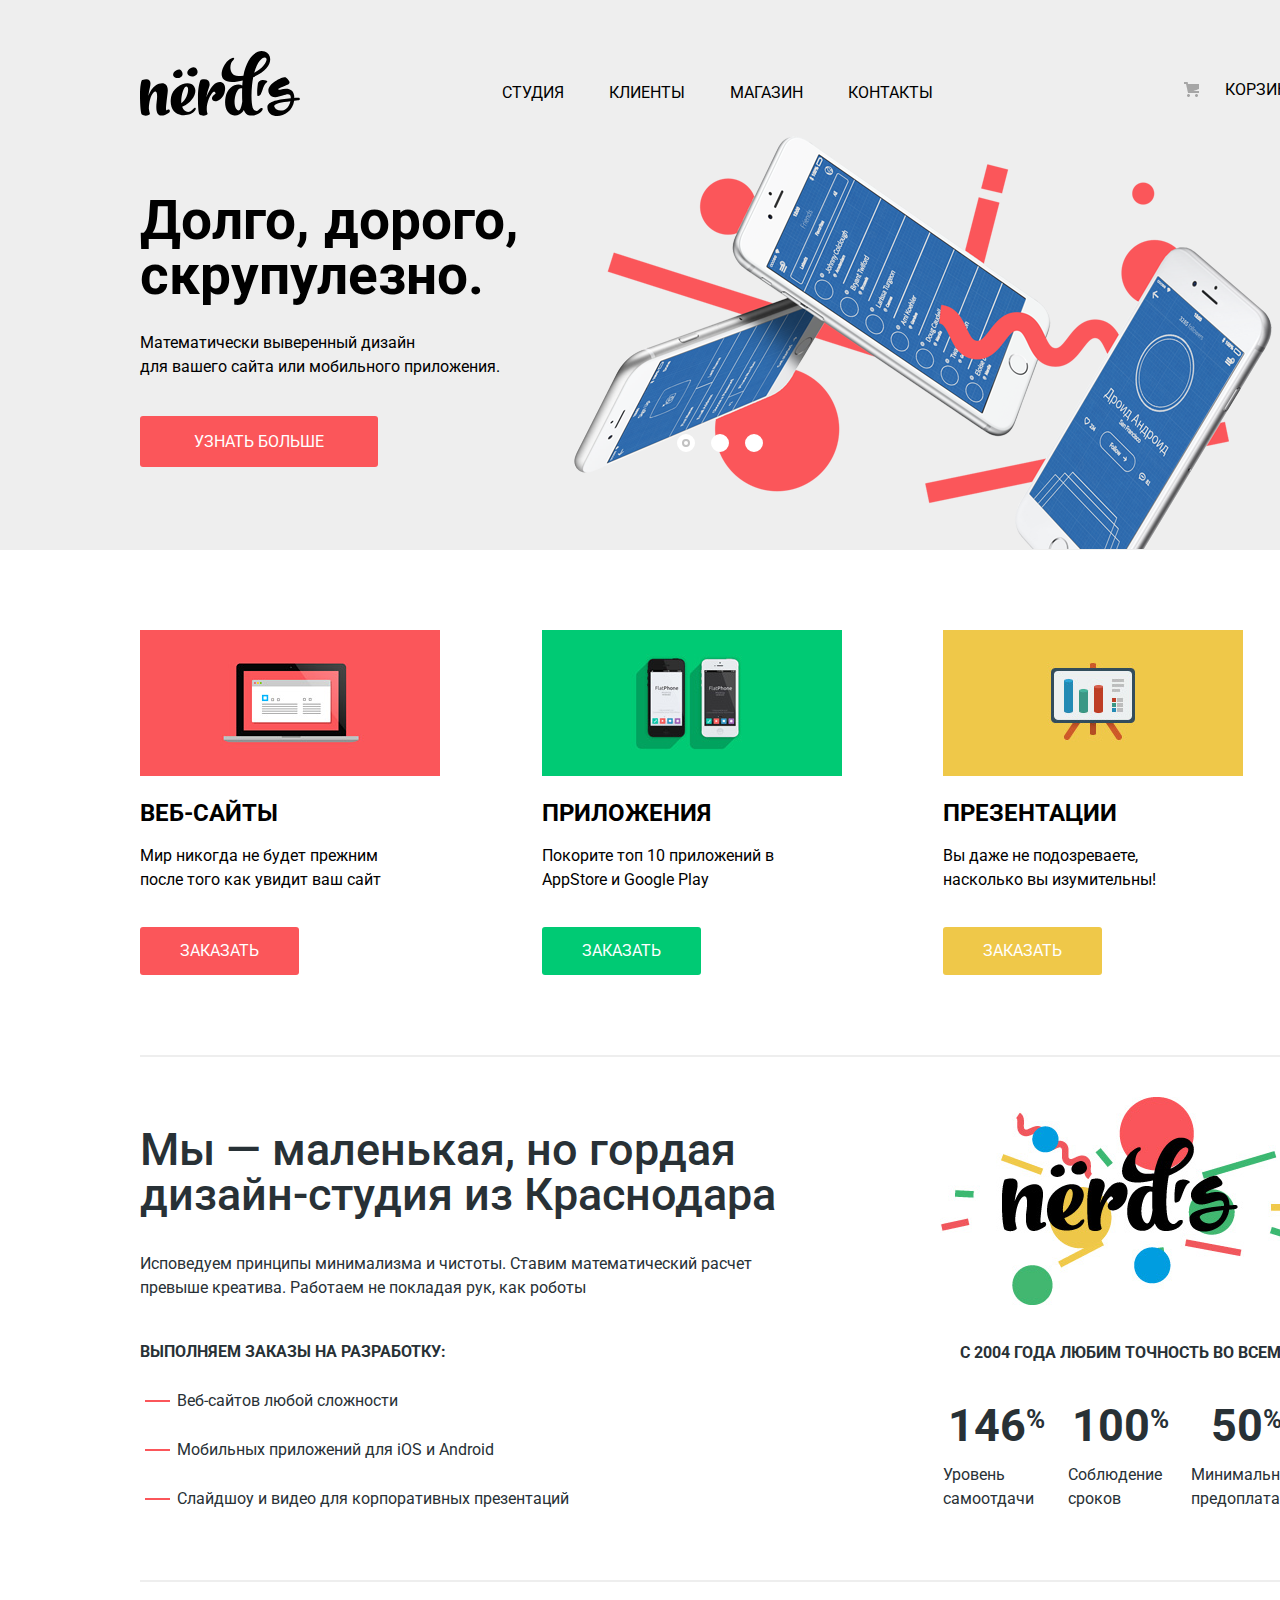
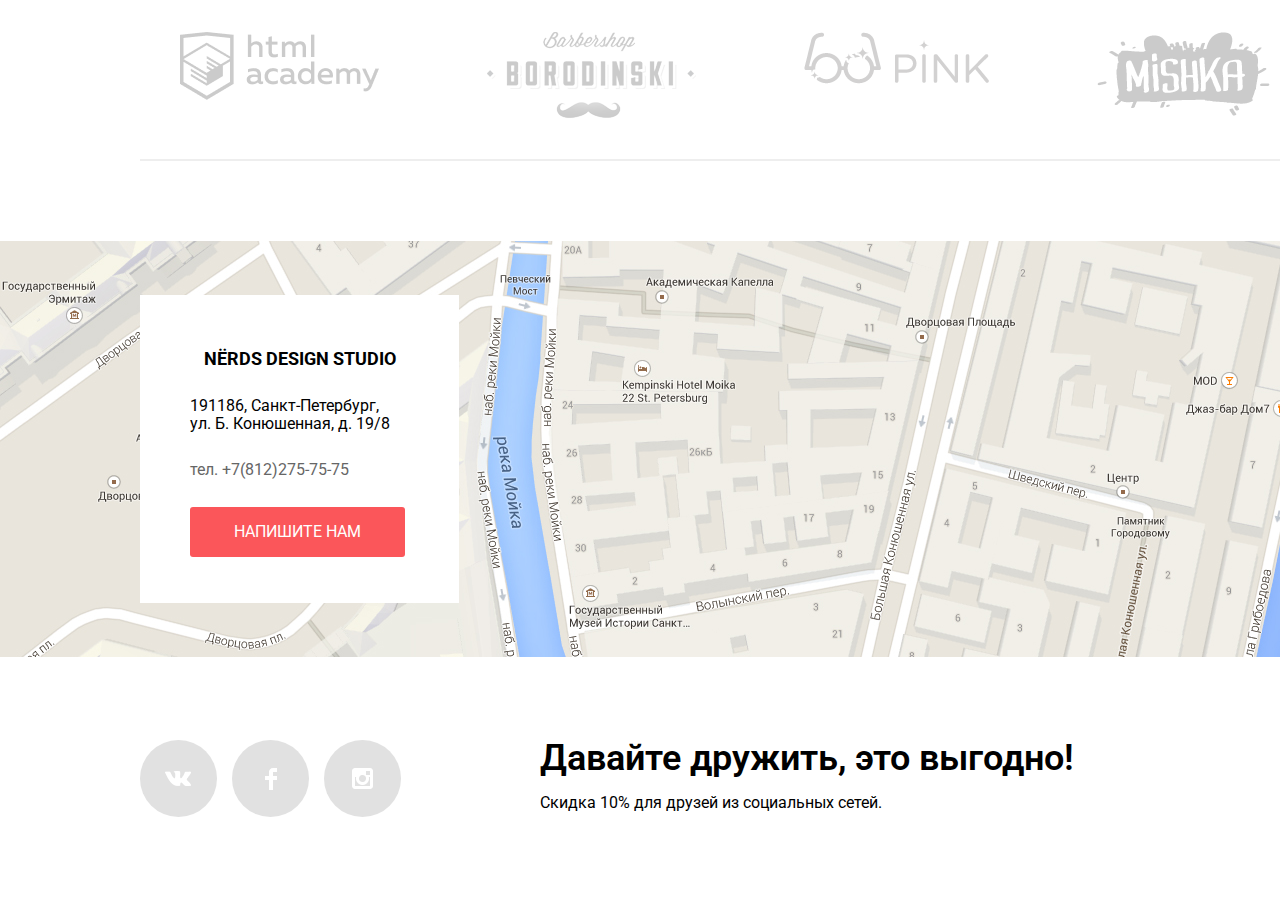
==== index.html @ ddaad533 "Скрипт" ====
<!DOCTYPE html>
<html class="page" lang="ru">
  <head>
    <meta charset="utf-8">
    <title>Дизайн-студия Нердз из Краснодара</title>
    <link href="https://fonts.googleapis.com/css2?family=Roboto:wght@400;500;700&display=swap" rel="stylesheet">
    <link href="normalize.css" rel="stylesheet">
    <link rel="stylesheet" href="css/style.css">
  </head>
  <body class="page-body">
    <header class="main-hedder">
      <div class="container">
        <nav class="main-navigations">
          <a class="main-hedder-logo">
            <img src="img/nerds-logo.svg" width="160" height="65" alt="Логотип дизайн-студии Нердз">
          </a>
          <ul class="site-navigation">
            <li><a href="">Студия</a></li>
            <li><a href="">Клиенты</a></li>
            <li><a href="catalog.html">Магазин</a></li>
            <li><a href="">Контакты</a></li>
          </ul>
          <div class="user-navigation">
            <a class="basket-link" href="">Корзина</a>
          </div>
        </nav>
      </div>
    </header>
    <main>
      <h1 class="visually-hidden">Дизайн - студия Нердз</h1>
      <section class="slider">
        <h2 class="visually-hidden">Слайдер Преимущества</h2>
        <div class="container">
          <input type="radio" class="slider-input" id="btn-1" name="toggel" checked>
          <input type="radio" class="slider-input" id="btn-2" name="toggel">
          <input type="radio" class="slider-input" id="btn-3" name="toggel">
            <div class="slider-dots-wrp">
             <label class="slider-dot" for="btn-1"></label>
             <label class="slider-dot" for="btn-2"></label>
             <label class="slider-dot" for="btn-3"></label>
            </div>
            <ul class="slider-list">
              <li class="slaider-item">
                  <h3>Долго, дорого, <br>
                     скрупулезно.</h3>
                  <p>Математически выверенный дизайн <br>
                    для вашего сайта или мобильного приложения.</p>
                    <div class="slide-wrapper-1"></div>
                <a class="button button-slaider" href="">Узнать больше</a>
              </li>
              <li class="slaider-item slide">
                <span>Любим математику как никто другой</span>
                <p>Никакого креатива, только математические формулы для расчета идеальных пропорций</p>
                <div class="slide-wrapper-2"></div>
                <a class="button-slaider" href="">Узнать больше</a>
              </li>
              <li class="slaider-item slide">
                <span>Только ночь, только хардкор</span>
                <p>Работать днем, как все? Мы против этого. Ближе к полуночи работа только начинается.</p>
                <div class="slide-wrapper-3"></div>
                <a class="button-slaider" href="">Узнать больше</a>
              </li>
            </ul>
            </div>
      </section>
      <div class="container">
      <section class="projects">
        <h2 class="visually-hidden">Проекты</h2>
          <ul class="projects-list">
            <li class="projects-item">
              <img src="img/illustration-1-1.png" width="300" height="146" alt="Веб-сайты">
              <h3>Веб-сайты</h3>
              <p>Мир никогда не будет прежним <br> после того как увидит ваш сайт</p>
              <div class="Button-navigation">
              <a href="" class="Button">Заказать</a>
              </div>
            </li>
            <li class="projects-item">
              <img src="img/illustration-2-1.png" width="300" height="146" alt="Приложения">
              <h3>Приложения</h3>
              <p>Покорите топ 10 приложений в <br> AppStore и Google Play</p>
              <div class="Button-green-navigation">
              <a href="" class="Button Button-green">Заказать</a>
              </div>
            </li>
            <li class="projects-item">
              <img src="img/illustration-3-1.png" width="300" height="146" alt="Презентации">
              <h3>Презентации</h3>
              <p>Вы даже не подозреваете, <br> насколько вы изумительны!</p>
              <div class="Button-yellow-navigation">
              <a href="" class="Button Button-yellow">Заказать</a>
              </div>
          </ul>
      </section>
      </div>
      <div class="container">
        <section class="about-nerdz">
          <h2 class="visually-hidden">О дизайн-студии Нердз</h2>
            <div class="about-nerdz-left">
              <span>Мы — маленькая, но гордая <br>
                дизайн-студия из Краснодара</span>
              <p>Исповедуем принципы минимализма и чистоты. Ставим математический расчет <br>
                превыше креатива. Работаем не покладая рук, как роботы</p>
              <h3>Выполняем заказы на разработку:</h3>
              <ul>
                <li class="rectangle">Веб-сайтов любой сложности</li>
                <li class="rectangle">Мобильных приложений для iOS и Android</li>
                <li class="rectangle">Слайдшоу и видео для корпоративных презентаций</li>
              </ul>
            </div>
            <div class="about-nerdz-right">
              <div class="about-nerdz-logo">
                <img src="img/nerds-illustration-1.png" width="360" height="280" alt="Логотип">
              </div>
              <p>С 2004 года любим точность во всем:</p>
              <table class="nerdz-right-table">
                <tr class="nerdz-right-table-row">
                  <th>146<sup>%</sup></th>
                  <th>100<sup>%</sup></th>
                  <th>50<sup>%</sup></th>
                </tr>
                <tr class="nerdz-right-table-row">
                  <td>Уровень самоотдачи</td>
                  <td>Соблюдение сроков</td>
                  <td>Минимальная предоплата</td>
                </tr>
            </table>
            </div>
        </section>
      </div>
      <div class="container">
        <section>
          <h2 class="visually-hidden">Партнеры</h2>
          <ul class="partners">
            <li><a href="https://htmlacademy.ru/intensive/htmlcss" class="partner-link"><img src="img/Group-5.png" width="199" height="68" alt="htmlacademy"></a></li>
            <li><a href="" class="partner-link"><img src="img/logo-2-2.png" width="209" height="90" alt="Barbershop baranovski"></a></li>
            <li><a href="" class="partner-link"><img src="img/logo-3-2.png" width="185" height="52" alt="Pink"></a></li>
            <li><a href="" class="partner-link"><img src="img/logo-4-2.png" width="173" height="84" alt="Mishka"></a></li>
          </ul>
        </section>
      </div>
      <section>
        <div class="map">
        <div class="contact">
        <h2 class="visually-hidden">Как нас найти</h2>
        <h3>NЁRDS DESIGN STUDIO</h3>
          <p>191186, Санкт-Петербург,<br>
          ул. Б. Конюшенная, д. 19/8 <br></p>
          <p class="phone">тел. +7(812)275-75-75</p>
          <a href="" class="Button button-contact">Напишите нам</a>
         </div>
         </div>
      </section>
    </main>
    <footer class="main-footer">
      <div class="container">
      <section class="footer-social">
        <div class="social-text">
          <span> Давайте дружить, это выгодно!</span>
          <p>Скидка 10% для друзей из социальных сетей.</p>
        </div>
        <ul class="social-navigation">
          <li><a href="" class="social-link item-vk" aria-label="Вконтанкте"></a></li>
          <li><a href="" class="social-link item-fb" aria-label="Фейсбук"></a></li>
          <li><a href="" class="social-link item-insta" aria-label="Инстаграмм"></a></li>
        </ul>
      </section>
    </div>
      </footer>
  </div>
    <div class="modal">
        <div class="modal-wrp">
          <button class="modal-close" type="button" title="">Закрыть</button>
          <span class="modal-title">Напишите нам!</span>
          <form class="modal-form" action="https://echo.htmlacademy.ru" method="post">
              <label class="modal-text" for="login">Ваше имя
              <input class="modal-input modal-input-login" id="login" type="text" name="login" placeholder="Представьтесь, пожалуйста">
              </label>
              <label class="modal-text" for="email">Ваш e-mail
              <input class="modal-input modal-input-mail" type="email" name="email" id="email" placeholder="Для отправки ответа">
              </label>
              <p class="modal-text modal-text-comment">Текст письма
              <textarea class="modal-comment" name="comment" id="comment-field" rows="4" placeholder="В свободной форме"></textarea></p>
              <button class="Button btn" type="submit">Отправить</button>
          </form>
        </div>
     </div>
     <script src="js/popup.js"></script>
  </body>
</html>
---- css/style.css ----
:root {
  --basic-black: #000000;
  --basic-gray: #EEEEEE;
  --basic-gray-light:#E1E1E1;
  --basic-white: #FFFFFF;

  --special-pink: #FB565A;
  --special-pink-dark:#E74246;
  --special-pink-extra:#D7373B;
  --special-green: #00CA74;
  --special-green-dark: #00BC6C;
  --special-green-extra:#00AA62;
  --special-yellow: #EFC849;
  --special-yellow-dark: #EAB534;
  --special-yellow-extra: #E5A722;
}

body {
  min-width: 1160px;
  margin: 0;
  padding: 0;
  font-family: "Roboto", Arial, sans-sans-serif;
  font-size: 16px;
  line-height: 24px;
  color: var(--basic-black);
  background-color: var(--basic-white)
}

a {
  text-decoration: none;
}

img {
  max-width: 100%;
  height:auto;
}
.visually-hidden {
  position: absolute;
  width: 1px;
  height: 1px;
  margin: -1px;
  border: 0;
  padding: 0;
  clip: rect(0 0 0 0);
  overflow: hidden;
}
/* Grid */
.page {
  height: 100%;
}
.page-body {
  min-height: 100%;
  display: grid;
  grid-template-rows: min-content 1fr min-content;
  align-content: start;
}

/* Main header */
.main-hedder-logo{
  margin-top: 50px;

}
.main-hedder {
  width:100%;
  background-color: var(--basic-gray);
}

 /*Conteiner*/
.container {
  width: 1160px;
  margin: 0 auto;
  padding: 0 10px;
}

/* Main navigation*/
.main-navigations {
  display: grid;
  grid-template-columns: 160px min-content 115px;
  grid-column-gap: 202px;
}

.main-navigation-wrapper {
  width: 100%;
}

.main-navigation-wrapper .container {
  display: flex;
  justify-content: space-between;
}

.main-navigations a {
  font-size: 16px;
  line-height: 30px;
  color: var(--basic-black);
  text-transform: uppercase;
  text-decoration: none;
}
.main-navigations ul {
  padding: 0px;
  list-style: none;
  margin-bottom: 30px;
}
.site-navigation {
  display: flex;
  width: 485px;
  flex-wrap: wrap;
  flex-direction: row;
  margin-top: 78px;
  margin-bottom: 10px;
  padding: 0;
  list-style: none;
}
.site-navigation: nth-child(4n) {
  margin-left: 0;
}
.site-navigation li {
  margin-right: 45px;
}
.active::after {
  margin-top: 13px;
  display: block;
  content: "";
  height: 2px;
  background: var(--special-pink);
}
.site-navigation a: not ([href]){
  background-color: var(--basic-gray);
}
/* Login link */
.user-navigation {
  margin-top: 75px;
  margin-bottom: 30px;
}
/*basket-link*/
.basket-link:before{
  content: "";
  position: absolute;
  left: -5px;
  top: 2px;
  width: 15px;
  height: 15px;
  background-image: url("../img/cart-icon.png");
  background-repeat: no-repeat;
  background-position: 0 0;
}
.user-navigation .basket-link {
  padding-left: 36px;
  position: relative;
}
/* User navigation */
.site-navigation a,
.user-navigation a {
  color: var(--basic-black);
}
.site-navigation a:hover,
.user-navigation a:hover,
.site-navigation a:focus,
.user-navigation a:focus {
  color: var(--special-pink);
}
.site-navigation a:active,
.user-navigation a:active {
  color: var(--basic-black);
  opacity: 0.3;
}
/* slaider */
.slider {
  background-color: #EEEEEE;
  position: relative;
  padding-bottom: 80px;
}
.slider-list {
  display: flex;
  position: relative;
  flex-wrap: wrap;
  flex-direction: row;
  justify-content: space-between;
  margin-top: 0;
  padding: 0;
  list-style: none;
  background-color: #EEEEEE;
}
.slaider-item {
  width: 440px;
  padding: 0;
}
.slaider-item h3 {
  font-size: 55px;
  line-height: 55px;
  margin-bottom: 28px;
}
.slaider-item p {
  font-size: 16px;
  line-height: 24px;
  font-style: normal;
  font-weight: normal;
  padding-bottom: 35px;
}
.slide {
  display: none;
}
.slide-current {
  display: flex;
}
.slider-controls .current {
  background-color: #ffffff;
}
.slider input[type=radio] {
  display: none;
}
.slider-dots-wrp {
  position: absolute;
  bottom: 106px;
  left: 50%;
  width: 200px;
  height: 10px;
  margin-left: -100px;
  text-align: center;
  z-index: 50;
}
.slider-dot {
  position: relative;
  display: inline-block;
  width: 18px;
  height: 18px;
  margin: 0 6px;
  background: #fff;
  border: 5px solid #fff;
  vertical-align: top;
  border-radius: 50%;
  cursor: pointer;
  box-sizing: border-box;
}
.slider-dot::after {
  content: "";
  position: absolute;
  width: 4px;
  height: 4px;
  background: #fff;
  border-radius: 50%;
  top: 2px;
  right: 2px;
}

#btn-1:checked ~ .slider-dots-wrp .slider-dot[for="btn-1"],
#btn-2:checked ~ .slider-dots-wrp .slider-dot[for="btn-2"],
#btn-3:checked ~ .slider-dots-wrp .slider-dot[for="btn-3"] {
  background: #c1c1c1;
}
.slider-dot-active {

}

.slide-wrapper-1 {
  background-image: url("../img/nerds-index-slide1-1.png");
  position: absolute;
  width: 760px;
  height: 431px;
  left: 400px;
  top: -20px;
}

.site-wrapper-2 {
  background-color: var(--basic-gray);
  background-image: url("../img/nerds-index-slide2-1-1.png");
}

.site-wrapper-3 {
  background-color: var(--basic-gray);
  background-image: url("../img/nerds-index-slide3-1.png");
}
.button-slaider {
  padding: 16px 54px;
  margin-top: 38px;
  font-size: 16px;
  text-transform: uppercase;
  background-color: var(--special-pink);
  color: var(--basic-white);
  border-radius: 3px;
}
.button-slaider:hover,
.button-slaider:focus{
  background-color: var(--special-pink-dark);
}

.button-slaider:active{
  background-color: var(--special-pink-extra);
}
.slider-controls {
  position: absolute;
  width: 88px;
  height: 18px;
  left: 693px;
  top: 307px;
  z-index: 20;
}
.slider-controls button {
  padding: 0;
  width: 17px;
  height: 17px;
  background-color: transparent;
  border: 2px solid #ffffff;
  border-radius: 50%;
  cursor: pointer;
}

/* Projects */
.projects {
  padding-top: 80px;
  padding-bottom: 80px;
  border-bottom: 2px solid #eee;
}
.projects-list {
  display: grid;
  grid-template-columns: 1fr 1fr 1fr;
  column-gap: 50px;
  margin: 0;
  padding: 0;
  list-style: none;
  font-style: normal;
  font-weight: normal;
  margin-right: 5px;
}
.projects-item {
  text-align: left;
}

.projects-item h3 {
  font-size: 24px;
  line-height: 30px;
  font-weight: bold;
  text-transform: uppercase;
  margin-top: 15px;
  margin-bottom: 15px;
}
/*about-nerdz*/
.about-nerdz {
  display: grid;
  grid-template-columns: 660px 380px;
  column-gap: 140px;
  position: relative;
  margin-top: 70px;
  padding-bottom: 47px;
  color: #283136;
  border-bottom: 2px solid #eee;
}
.about-nerdz-left {
  position: relative;
}
.about-nerdz-right {
  position: relative;
  background-position: center 19px;

}
.about-nerdz-right p {
  display: block;
  text-align: center;
  font-weight: bold;
  text-transform: uppercase;
  margin-top: 29px;
  margin-left: -15px;
}
.about-nerdz-logo {
  margin-top: -30px;
}
.about-nerdz-right ul {
  display: flex;
  align-items: center;
  position: relative;
  list-style: none;
  font-size: 16px;
  line-height: 24px;
  margin: 0;
}
.nerdz-right p {
  font-weight: bold;
  font-size: 45px;
  line-height: 64px;
}
.nerdz-right-table {
  margin-top: 40px;
}
.nerdz-right-table-row th{
  font-size: 45px;
  padding-top: 10px;
  padding-bottom: 25px;
  padding-right: 15px;
  line-height: 18px;
}
.nerdz-right-table-row sup{
  font-size: 26px;
}
.nerdz-right span {
  font-weight: bold;
  font-size: 26px;
  line-height: 40px;
}
.about-nerdz-left  span {
  padding: 0;
  padding-top: 45px;
  margin: 0;
  font-size: 45px;
  line-height: 45px;
  font-weight: 500;
}
.about-nerdz-left p {
  margin-top: 35px;
  font-style: normal;
  font-weight: normal;
  font-size: 16px;
  line-height: 24px;
}
.about-nerdz-left h3 {
  margin-top: 40px;
  font-weight: bold;
  font-size: 16px;
  line-height: 24px;
  text-transform: uppercase;
}
.about-nerdz-left ul {
  list-style: none;
  font-style: normal;
  font-weight: normal;
  margin-left: 35px;
  font-size: 16px;
  line-height: 24px;
}

.about-nerdz-left li {
  margin-top: 25px;
  margin-left: -70px;
  position: relative;
  margin-bottom: 22px;
}
.rectangle::before {
  display: block;
  content: "";
  width: 25px;
  height: 2px;
  margin-right: 7px;
  background: var(--special-pink);
}
.about-nerdz-left .rectangle {
  display: flex;
  align-items: center;
}
/*partner*/
.partners {
  margin-top: 50px;
  display: flex;
  justify-content: space-between;
  column-gap: 20px;
  border-bottom: 2px solid #eee;
  padding-bottom: 30px;
  margin-bottom: 0;
  list-style: none;
}
.partner-link {
  margin-right: 30px;
  align-items: center;
  text-decoration: none;
  opacity: 0.2;
}

.partner-link:focus,
.partner-link:hover {
 opacity: 1;
}
.partner-link:active {
opacity: 0.2;
}


/* Button */
.Button {
   display: inline-block;
   vertical-align: top;
   font-size: 16px;
   line-height: 18px;
   padding: 15px 40px;
   margin-top: 19px;
   text-decoration: none;
   text-transform: uppercase;
   background-color: var(--special-pink);
   color: var(--basic-white);
   border-radius: 3px;
   border: none;
   cursor: pointer;
}
.Button-navigation a:focus,
.Button-navigation a:hover {
  background-color: var(--special-pink-dark);
}
.Button-navigation a:active {
  background-color: var(--special-pink-extra);
}
.Button-green {
  background-color: var(--special-green);
}
.Button-green-navigation a:active {
  background-color: var(--special-green-extra);
}
.Button-green-navigation a:focus,
.Button-green-navigation a:hover {
  background-color: var(--special-green-dark);
}

.Button-yellow {
  background-color: var(--special-yellow);
}
.Button-yellow-navigation a:focus,
.Button-yellow-navigation a:hover {
  background-color: var(--special-yellow-dark);
}
.Button-yellow-navigation a:active {
  background-color: var(--special-yellow-extra);
}
.Button-catalog-show {
  width: 260px;
  display: block;
  vertical-align: top;
  font-size: 16px;
  line-height: 20px;
  font-weight: 500;
  padding: 15px 45px;
  text-decoration: none;
  text-transform: uppercase;
  color: var(--basic-black);
  background-color: #EEEEEE;
  border-radius: 5px;
  cursor: pointer;
  border: none;
  outline: none;
}
.Button-catalog-show:focus {
  background-color: #DFDFDF;
}
.Button-catalog-show:hover {
  background-color: #DFDFDF;
}
.Button-catalog-show:active {
  opacity: 0.4;
}
.Button-hover {
  display: block;
  box-sizing: border-box;
  font-size: 16px;
  line-height: 18px;
  text-decoration: none;
  text-transform: uppercase;
  color: #fff;
  padding-top: 17px;
  padding-bottom: 17px;
  text-align: center;
  border-radius: 5px;
}
.main-footer {
  display: grid;
  grid-template-columns: 1440px min-content min-content;
  position: relative;
  margin-top: 83px;
}
.map {
  position: relative;
  height: 416px;
  background-image: url("../img/map-1.png");
  margin-top: 80px;
}
.contact {
  position: absolute;
  top: 54px;
  left: 140px;
  z-index: 10;
  width: 319px;
  height: 308px;
  background: var(--basic-white);
  box-sizing: border-box;
}
.contact h3 {
  margin-top: 49px;
  font-weight: bold;
  font-size: 18px;
  line-height: 30px;
  text-transform: uppercase;
  text-align: center;
}
.contact p {
  font-style: normal;
  margin-left: 50px;
  margin-top: 23px;
  font-size: 16px;
  line-height: 18px;
  font-style: normal;
  font-weight: normal;
}
.phone {
  margin-top: 0px;
  margin-bottom: 0px;
  color: #666;
  padding-top: 5px;
}
.button-contact {
  position: absolute;
  left: 50px;
  top: 187px;
  padding: 16px 44px;
  margin-top: 25px;
  font-size: 16px;
  text-transform: uppercase;
  background-color: var(--special-pink);
  color: var(--basic-white);
  border-radius: 3px;
  }
.button-contact:hover,
.button-contact:focus {
  background-color: #E74246;
}

.button-contact:active {
  background-color: #D7373B;
}
.footer-social {
  display: flex;
  padding-bottom: 70px;
}
.footer-social ul {
  list-style: none;
}

.social-navigation{
  display: flex;
  width: 260px;
  margin-right: 140px;
  padding: 0;
  font-size: 0;
  justify-content: space-between;
}

.social-navigation a:hover {
  background-color: var(--special-pink);
}
.social-navigation a:focus {
  background-color: var(--special-pink-dark);
}
.social-navigation a:active {
  background-color: var(--special-pink-extra);
}
.social-link {
  display: inline-block;
  margin-right: 15px;
  width: 77px;
  height: 77px;
  background-color: var(--basic-gray-light);
  border-radius: 50%;
  font-size: 0;
}
.item-vk {
  background-image: url("../img/vk-icon.png");
  background-repeat: no-repeat;
  background-position: 50% 50%;
}
.item-fb {
  background-image: url("../img/fb-icon.png");
  background-repeat: no-repeat;
  background-position: 50% 50%;
}
.item-insta {
  background-image: url("../img/insta-icon.png");
  background-repeat: no-repeat;
  background-position: 50% 50%;
}
.social-text {
  order: 2;
  display: flex;
  flex-direction: column;
  width: 660px;
}
.social-text span {
  margin-left: 20px;
  margin: 0;
  font-size: 36px;
  line-height: 36px;
  font-weight: 600;
  }

.social-text p {
  margin-right: 20px;
  font-size: 16px;
  line-height: 22px;
}
/*page catalog*/
.catalog-title {
  width:100%;
  background-color: var(--basic-gray);
  margin: 0;
  text-align: center;
  font-size: 55px;
  line-height: 55px;
  padding-top: 40px;
  padding-bottom: 110px;
}
/* Filters */

.filter {
  width: 260px;
  margin: 0;
}
.filter legend {
  margin: 0;
  font-size: 18px;
  font-weight: bold;
  line-height: 30px;
  text-transform: uppercase;
}
.filter ul {
  padding: 0;
  padding-top: 20px;
  margin: 0;
  list-style: none;
  font-size: 16px;
  line-height: 19px;
}
.filter li {
  padding-left: 30px;
  margin-bottom: 15px;
}

.filter fieldset {
  padding: 0;
  margin: 0;
  margin-top: 10px;
  margin-bottom: 46px;
  border: none;
}
.filter-option {
  margin-bottom: 19px;
  padding-left: 45px;
}

.filter-option label {
  position: relative;
  display: block;
  cursor: pointer;
  user-select: none;
}
.filter-input-radio + label::before {
  content: "";
  position: absolute;
  background-image: url("../img/radio-off.png");
  width: 25px;
  height: 25px;
  top: 0px;
  left: -32px;
  opacity: 0.4;
}

input[type=radio]:checked + label::before {
  content: "";
  width: 25px;
  height: 25px;
  top: 0px;
  left: -32px;
  position: absolute;
  background-image: url("../img/radio-on.png");
}
.filter-input-checkbox + label::before {
  content: "";
  width: 26px;
  height: 23px;
  top: 0;
  left: -32px;
  position: absolute;
  background-repeat: no-repeat;
  background-image: url("../img/checkbox-off.png");
  opacity: 0.4;
}

input[type=checkbox]:checked + label::before {
  content: "";
  width: 26px;
  height: 23px;
  top: 0;
  left: -32;
  position: absolute;
  background-image: url("../img/checkbox-on.png");
}
.filter-input-radio+ label:hover::before,
.filter-input-checkbox+ label:hover::before {
  opacity:1;
}
.filter-input-radio+ label:active::before,
.filter-input-checkbox+ label:active::before {
  opacity:.1;
}
.range-filter {
  width: 260px;
  margin-top: 49px;
}
.range-controls {
  position: relative;
  height: 41px;
  margin-bottom: 15px;
  padding-top: 39px;
  padding-right: 20px;
  padding-left: 20px;
  background-color: #f1f1f1;
  border-radius: 5px;
}
.range-controls .scale {
  height: 2px;
  background: #d7dcde;
}
.range-controls .bar {
  width: 70%;
  height: 2px;
  background: #00ca74;
}
.range-controls .toggle {
  position: absolute;
  top: 31px;
  left: 0;
  width: 4px;
  height: 4px;
  padding: 0;
  border: 8px solid #ffffff;
  background-color: #ababab;
  border-radius: 50%;
  box-shadow: 0 2px 1px 0 #cfcfcf;
  cursor: pointer;
}
.range-controls .toggle-min {
  left: 18px;
}

.range-controls .toggle-max {
  left: 160px;
}
.price-controls {
  display: flex;
  justify-content: space-between;
}
.price-controls label {
  text-transform: uppercase;
  font-family: "Roboto", "Arial", sans-serif;
  font-size: 16px;
}
.price-controls input {
  width: 60px;
  padding: 10px;
  margin-left: 10px;
  text-align: center;
  color: #283136;
  border: none;
  border-radius: 5px;
  background: #f1f1f1;
  font-family: inherit;
  font-size: inherit;
}
.page-body {
  min-height: 100%;
  display: grid;
  grid-template-rows: min-content 1fr min-content;
  align-content: start;
}
.page-catalog {
  display: grid;
  grid-template-columns: 260px 1fr;
  align-content: start;
  margin-top: 45px;
}


/*sort*/
.catalog {
  margin-left: 140px;
}
.sort {
  position: relative;
  display: flex;
  flex-wrap: wrap;
  align-items: center;
  font-size: 14px;
  line-height: 18px;
  text-transform: uppercase;

}
.sort-title {
  font-size: 18px;
  font-weight: bold;
  line-height: 30px;
  text-transform: uppercase;
  margin-right: 245px;
}
.sort-state {
  position: relative;
  display: flex;
  flex-wrap: wrap;
  text-transform: uppercase;
  font-size: 14px;
  line-height: 18px;
  list-style: none;
  text-decoration: none;
  padding: 0;
}
.sort-state-list {
  display: inline-block;
  font-size: 14px;
  line-height: 18px;
  margin-left: 27px;
}
.sort-state-list a {
  color: #000;
  opacity: 0.3;
  text-decoration: none;
}
.sort-state-list a:hover {
  opacity: .6;
}
.sort-state-list a:active {
  opacity: 1;
}
.sort-state-list-active a {
  color: #000;
  opacity: 1;
}
.sort-toggle-list {
  display: inline-block;
  margin-left: 37px;
}

.sort-toggle {
  padding-bottom: 10px;
  display: inline-block;
  cursor: pointer;
}

.sort-toggle-down {
  width: 11px;
  height: 10px;
  margin-right: 10px;
  background-image: url("../img/icon-down-dir.png");
  background-repeat: no-repeat;
}

.sort-toggle-up {
  width: 11px;
  height: 10px;
  background-image: url("../img/icon-up-dir.png");
  opacity: 0.2;
  cursor: auto;
  background-repeat: no-repeat;
}
/*catalog-list*/

.catalog-list {
  padding-left: 0;
  list-style: none;
  display: flex;
  flex-wrap: wrap;
  width: 900px;
  box-sizing: border-box;
  margin-top: 65px;
}
.catalog-item {
  margin-right: 40px;
  margin-bottom: 80px;
  position: relative;
}
.catalog-item::before {
  content: "";
  position: absolute;
  width: 360px;
  height: 40px;
  border-top-left-radius: 3px;
  border-top-right-radius: 3px;
  background-color: #eee;
  top:-39px;
}
.catalog-item:nth-child(2n) {
  margin-right: 0;
}

.catalog-item:hover .catalog-hover {
  display: block;
}
.catalog-item:hover{
  box-shadow: 0px 7px 9px -3px #cfcfcf;
}
 .catalog-item:hover::before {
  background-color: #4d4d4d;
}
.catalog-item-link {
  cursor: pointer;
  text-decoration: underline;
}

.catalog-item::after {
  content: "";
  position: absolute;
  width: 15px;
  height: 15px;
  border-radius: 50%;
  background-color: #fff;
  left: 50px;
  top: -25px;
  box-shadow: 25px 0 0 0 #fff,
  -25px 0 0 0 #fff;
}
.catalog-hover {
  position: absolute;
  height: 235px;
  width: 100%;
  background-color: #eee;
  box-sizing: border-box;
  margin-top: 350px;
  z-index: 10;
  bottom: 0;
  display: none;
}

.catalog-hover-wrp{
  display: block;
  margin: 0 auto;
  padding-top: 28px;
  padding-bottom: 18px;
  text-align: center;
  width: 215px;
}

.catalog-title-icon {
  font-size: 18px;
  line-height: 30px;
  margin: 0;
  text-align: center;
  text-decoration: none;
  list-style: none;
  text-transform: uppercase;
}
.catalog-title-icon:hover,
.catalog-title-icon:focus {
  color: #FB565A;
}

.catalog-title-icon:active{
  color: #000000;
  opacity: 0.4;
}
.catalog-discription {
  font-size: 16px;
  line-height: 18px;
  color: #939393;
  display: inline-block;
  margin: 0;
  padding: 0;
}
.catalog-logo {
  width: 160px;
  margin-top: 50px;
}

.catalog-item-header {
  background-color: var(--basic-gray-light);
}
.Button-catalog-list:hover{
  background-color: #E74246;
}
.Button-catalog-list:focus{
  background-color: #E74246;
}
.Button-catalog-list:active{
  background-color: #D7373B;

}
/* Pagination */
.pagination-list {
 display: flex;
 flex-wrap: wrap;
 padding: 0;
}
.pagination-item {
  display: flex;
  flex-wrap: wrap;
  padding: 0;
  margin: 0;
  list-style: none;
  margin-left: 11px;
}
.pagination-item:last-child {
  margin-right: 0;
}

.pagination-item a {
  display: block;
  padding: 17px 20px;
  border: 2px solid var(--basic-white);
  color: var(--basic-black);
  background-color: var(--basic-gray);
  border-radius: 3px;
  text-transform: uppercase;
}
.pagination-item a:hover,
.pagination-item a:focus{
  background-color: var(--basic-gray-extra);
}
.pagination-item a:active {
  background-color: #D5D5D5;
}
.pagination-item .page-active {
  padding: 17px 20px;
  border: 2px solid #f1f1f1;
  background-color: #fff;
  cursor: default;
}
/* Modal */
.modal {
  position: fixed;
  z-index: 100;
  top: 50%;
  left: 50%;
  margin-left: -480px;
  margin-top: -300px;
  padding-bottom: 85px;
  box-sizing: border-box;
  border-radius: 5px;
  width: 960px;
  height: 590px;
  background-color: #fff;
  box-shadow: -1px 12px 19px -5px #000;
  display: none;
}
.modal-show {
  display: block;
  animation: bounce .5s;
}

.modal-wrp {
  padding-top: 70px;
  padding-bottom: 84px;
  padding-left: 100px;
  padding-right: 100px;
}

.modal-title {
  position: relative;
  font-size: 45px;
  line-height: 45px;
  font-weight: 600;
}
.modal-form {
  display: flex;
  justify-content: space-between;
  flex-wrap: wrap;
  align-content: flex-start;
  margin-top: 30px;
}
.modal-text {
  display: inline-block;
  width: 360px;
}
.modal-text-comment {
  position: relative;
  margin-top: 30px;
}
.modal-input-mail {

}
.modal-error {
  animation: shake .6s;
}

.modal-input, .modal-comment {
  display: inline-block;
  box-sizing: border-box;
  line-height: 18px;
  color: #a1a1a1;
  padding: 15px;
  margin-top: 10px;
  border: 2px solid #d7dcde;
  border-radius: 5px;
  width: 360px;
  outline: none;
}
.modal-comment {
  width: 760px;
  height: 115px;
}
.modal-input:focus, .modal-comment:focus {
  color: #000;
  border: 2px solid #000;
}
.modal-input:hover, .modal-comment:hover {
   border: 2px solid #B4B9BB;
}
.modal-input:invalid, .modal-comment:invalid {
  box-shadow: none;
  color: #e74246;
  border: 2px solid #e74246;
}
.modal-close {
  position: absolute;
  font-size: 0;
  top: 80px;
  right: 90px;
  width: 21px;
  height: 21px;
  cursor: pointer;
  border: 0;
  background: none;
  background-image: url("../img/close-cross.png");
  opacity: 0.3;
}
.modal-close:hover {
  opacity: 1;
}
.modal-close:active {
  opacity: 0.1;
}
.btn {
  position: absolute;
  bottom: 75px;
  background-color: #fb565a;
  width: 260px;
  border: 0;
}

.btn:active, .btn:focus {
  outline: none;
}
@keyframes bounce
{
    0%
    {
                transform: translateY(-2000px);
    }
    70%
    {
                transform: translateY(30px);
    }
    90%
    {
                transform: translateY(-10px);
    }
    100%
    {
                transform: translateY(0);
    }
}
@keyframes shake
{
    0%,
    100%
    {
                transform: translateX(0);
    }
    10%,
    30%,
    50%,
    70%,
    90%
    {
                transform: translateX(-10px);
    }
    20%,
    40%,
    60%,
    80%
    {
                transform: translateX(10px);
    }
}
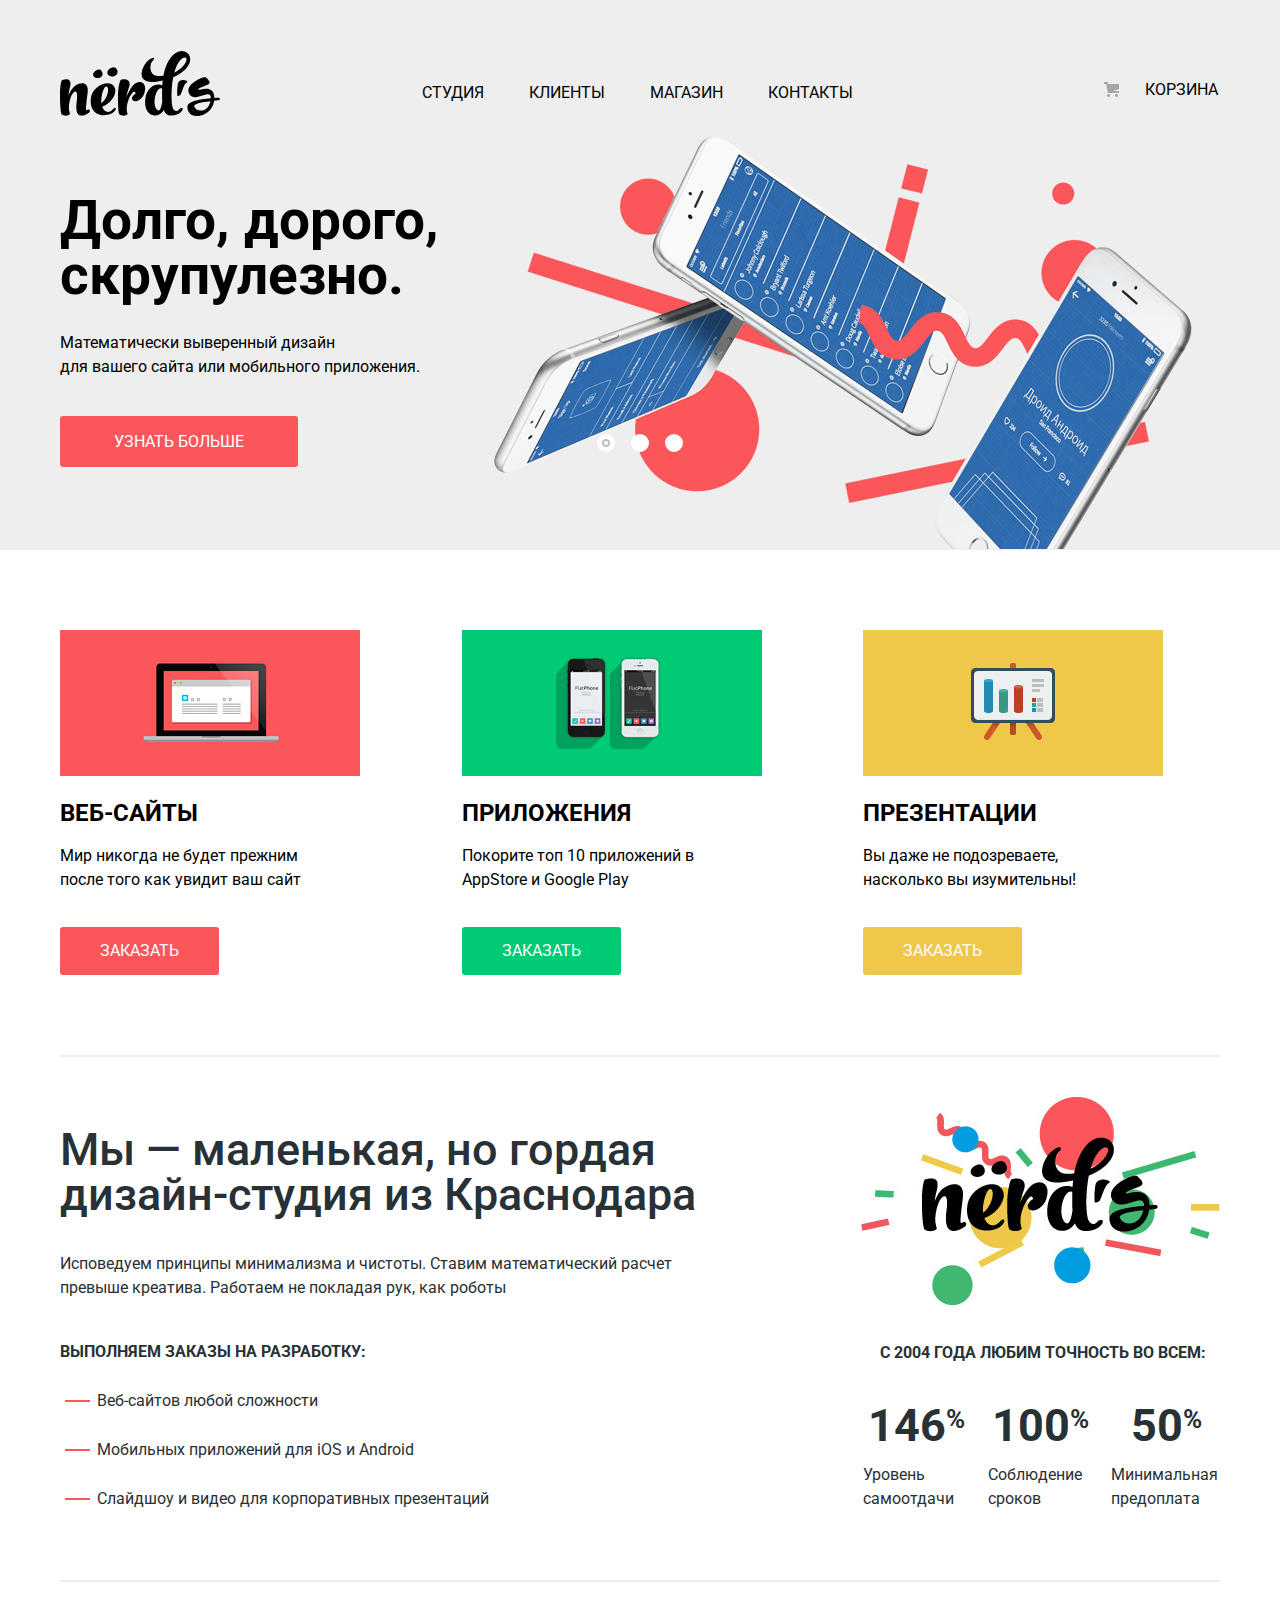
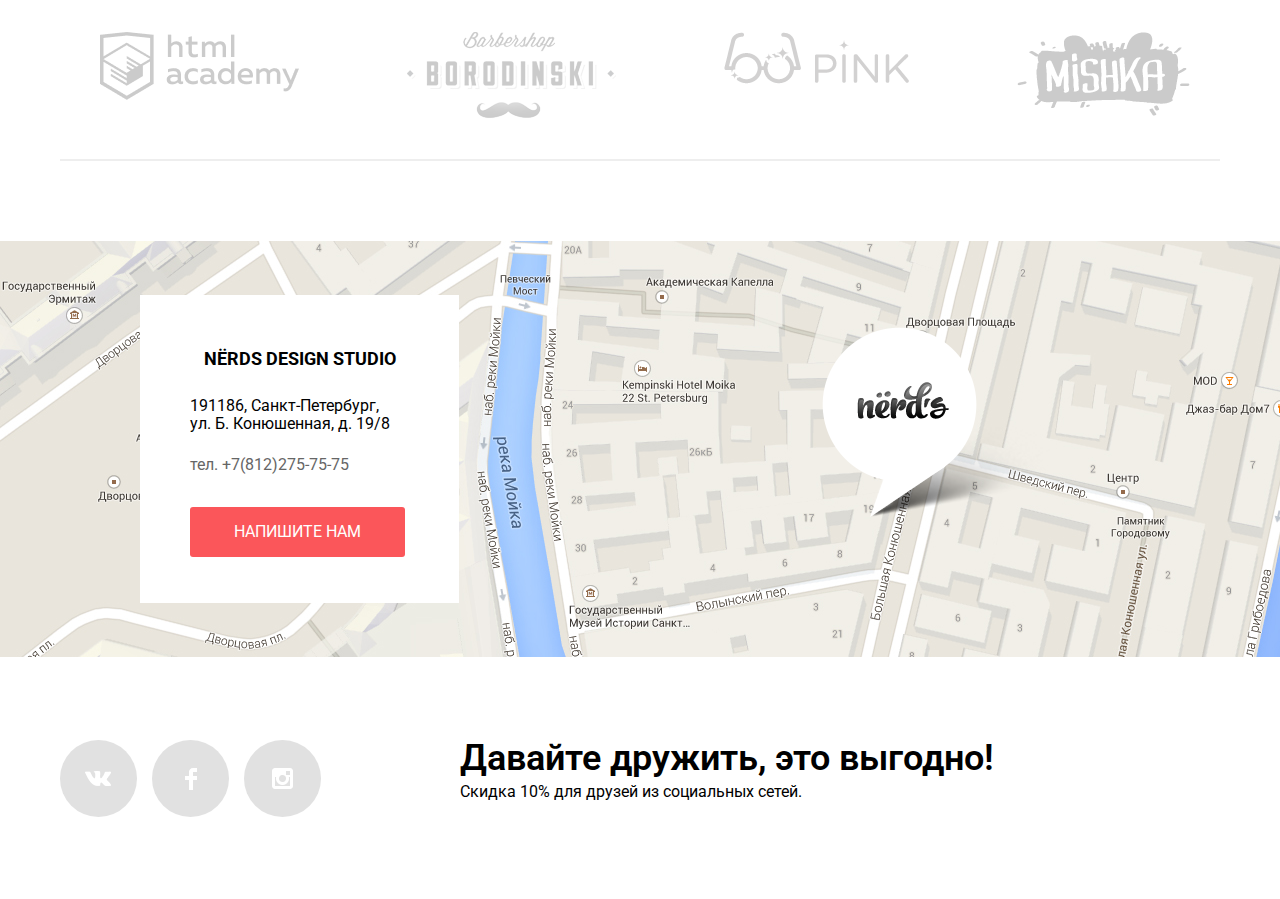
==== commit 28d5ca56: "Изменение в разметки" ====
--- a/index.html
+++ b/index.html
@@ -141,6 +141,7 @@
       </div>
       <section>
         <div class="map">
+          <div class="container">
         <div class="contact">
         <h2 class="visually-hidden">Как нас найти</h2>
         <h3>NЁRDS DESIGN STUDIO</h3>
@@ -150,10 +151,11 @@
           <a href="" class="Button button-contact">Напишите нам</a>
          </div>
          </div>
+         </div>
       </section>
     </main>
+    <div class="container">
     <footer class="main-footer">
-      <div class="container">
       <section class="footer-social">
         <div class="social-text">
           <span> Давайте дружить, это выгодно!</span>
@@ -165,9 +167,9 @@
           <li><a href="" class="social-link item-insta" aria-label="Инстаграмм"></a></li>
         </ul>
       </section>
-    </div>
+
       </footer>
-  </div>
+      </div>
     <div class="modal">
         <div class="modal-wrp">
           <button class="modal-close" type="button" title="">Закрыть</button>
--- a/css/style.css
+++ b/css/style.css
@@ -4,6 +4,7 @@
   --basic-gray: #EEEEEE;
   --basic-gray-light:#E1E1E1;
   --basic-white: #FFFFFF;
+  --basic-gray-saturated:#C1C1C1;
 
   --special-pink: #FB565A;
   --special-pink-dark:#E74246;
@@ -166,7 +167,7 @@
 }
 /* slaider */
 .slider {
-  background-color: #EEEEEE;
+  background-color: var(--basic-gray);
   position: relative;
   padding-bottom: 80px;
 }
@@ -179,7 +180,7 @@
   margin-top: 0;
   padding: 0;
   list-style: none;
-  background-color: #EEEEEE;
+  background-color: var(--basic-gray);
 }
 .slaider-item {
   width: 440px;
@@ -203,9 +204,9 @@
 .slide-current {
   display: flex;
 }
-.slider-controls .current {
+/*.slider-controls .current {
   background-color: #ffffff;
-}
+}*/
 .slider input[type=radio] {
   display: none;
 }
@@ -246,10 +247,7 @@
 #btn-1:checked ~ .slider-dots-wrp .slider-dot[for="btn-1"],
 #btn-2:checked ~ .slider-dots-wrp .slider-dot[for="btn-2"],
 #btn-3:checked ~ .slider-dots-wrp .slider-dot[for="btn-3"] {
-  background: #c1c1c1;
-}
-.slider-dot-active {
-
+  background: var(--basic-gray-saturated);
 }
 
 .slide-wrapper-1 {
@@ -465,13 +463,17 @@
 
 .partner-link:focus,
 .partner-link:hover {
- opacity: 1;
+  opacity: 1;
 }
 .partner-link:active {
-opacity: 0.2;
-}
-
-
+  opacity: 0.2;
+}
+.partners li {
+  border-right: 2px 52px solid #eee;
+}
+.partners li:last-child {
+  border-right: none;
+}
 /* Button */
 .Button {
    display: inline-block;
@@ -527,18 +529,17 @@
   text-decoration: none;
   text-transform: uppercase;
   color: var(--basic-black);
-  background-color: #EEEEEE;
+  background-color: var(--basic-gray);
   border-radius: 5px;
   cursor: pointer;
   border: none;
   outline: none;
 }
-.Button-catalog-show:focus {
-  background-color: #DFDFDF;
-}
+.Button-catalog-show:focus,
 .Button-catalog-show:hover {
-  background-color: #DFDFDF;
-}
+  background-color: var(--basic-gray-extra);
+}
+
 .Button-catalog-show:active {
   opacity: 0.4;
 }
@@ -564,7 +565,7 @@
 .map {
   position: relative;
   height: 416px;
-  background-image: url("../img/map-1.png");
+  background-image: url("../img/map.png");
   margin-top: 80px;
 }
 .contact {
@@ -598,7 +599,6 @@
   margin-top: 0px;
   margin-bottom: 0px;
   color: #666;
-  padding-top: 5px;
 }
 .button-contact {
   position: absolute;
@@ -614,7 +614,7 @@
   }
 .button-contact:hover,
 .button-contact:focus {
-  background-color: #E74246;
+  background-color: var(--special-pink-dark);
 }
 
 .button-contact:active {
@@ -685,6 +685,7 @@
   }
 
 .social-text p {
+  margin-top: 5px;
   margin-right: 20px;
   font-size: 16px;
   line-height: 22px;
@@ -883,7 +884,7 @@
   font-size: 14px;
   line-height: 18px;
   text-transform: uppercase;
-
+  padding-bottom: 60px;
 }
 .sort-title {
   font-size: 18px;
@@ -960,11 +961,11 @@
   flex-wrap: wrap;
   width: 900px;
   box-sizing: border-box;
-  margin-top: 65px;
+  margin-top: 15px;
 }
 .catalog-item {
   margin-right: 40px;
-  margin-bottom: 80px;
+  margin-bottom: 60px;
   position: relative;
 }
 .catalog-item::before {
@@ -1062,29 +1063,32 @@
 .catalog-item-header {
   background-color: var(--basic-gray-light);
 }
-.Button-catalog-list:hover{
+.Button-catalog-list:hover,
+.Button-catalog-list:focus {
   background-color: #E74246;
 }
-.Button-catalog-list:focus{
-  background-color: #E74246;
-}
+
 .Button-catalog-list:active{
   background-color: #D7373B;
 
 }
 /* Pagination */
 .pagination-list {
- display: flex;
- flex-wrap: wrap;
- padding: 0;
+ display: block;
+ padding-left: 0;
 }
 .pagination-item {
-  display: flex;
-  flex-wrap: wrap;
-  padding: 0;
-  margin: 0;
-  list-style: none;
-  margin-left: 11px;
+  display: inline-block;
+  box-sizing: border-box;
+  vertical-align: top;
+  height: 50px;
+  text-decoration: none;
+  color: #2e2e2e;
+  font-size: 16px;
+  line-height: 18px;
+  background-color: #eee;
+  border-radius: 5%;
+  margin-right: 6px;
 }
 .pagination-item:last-child {
   margin-right: 0;
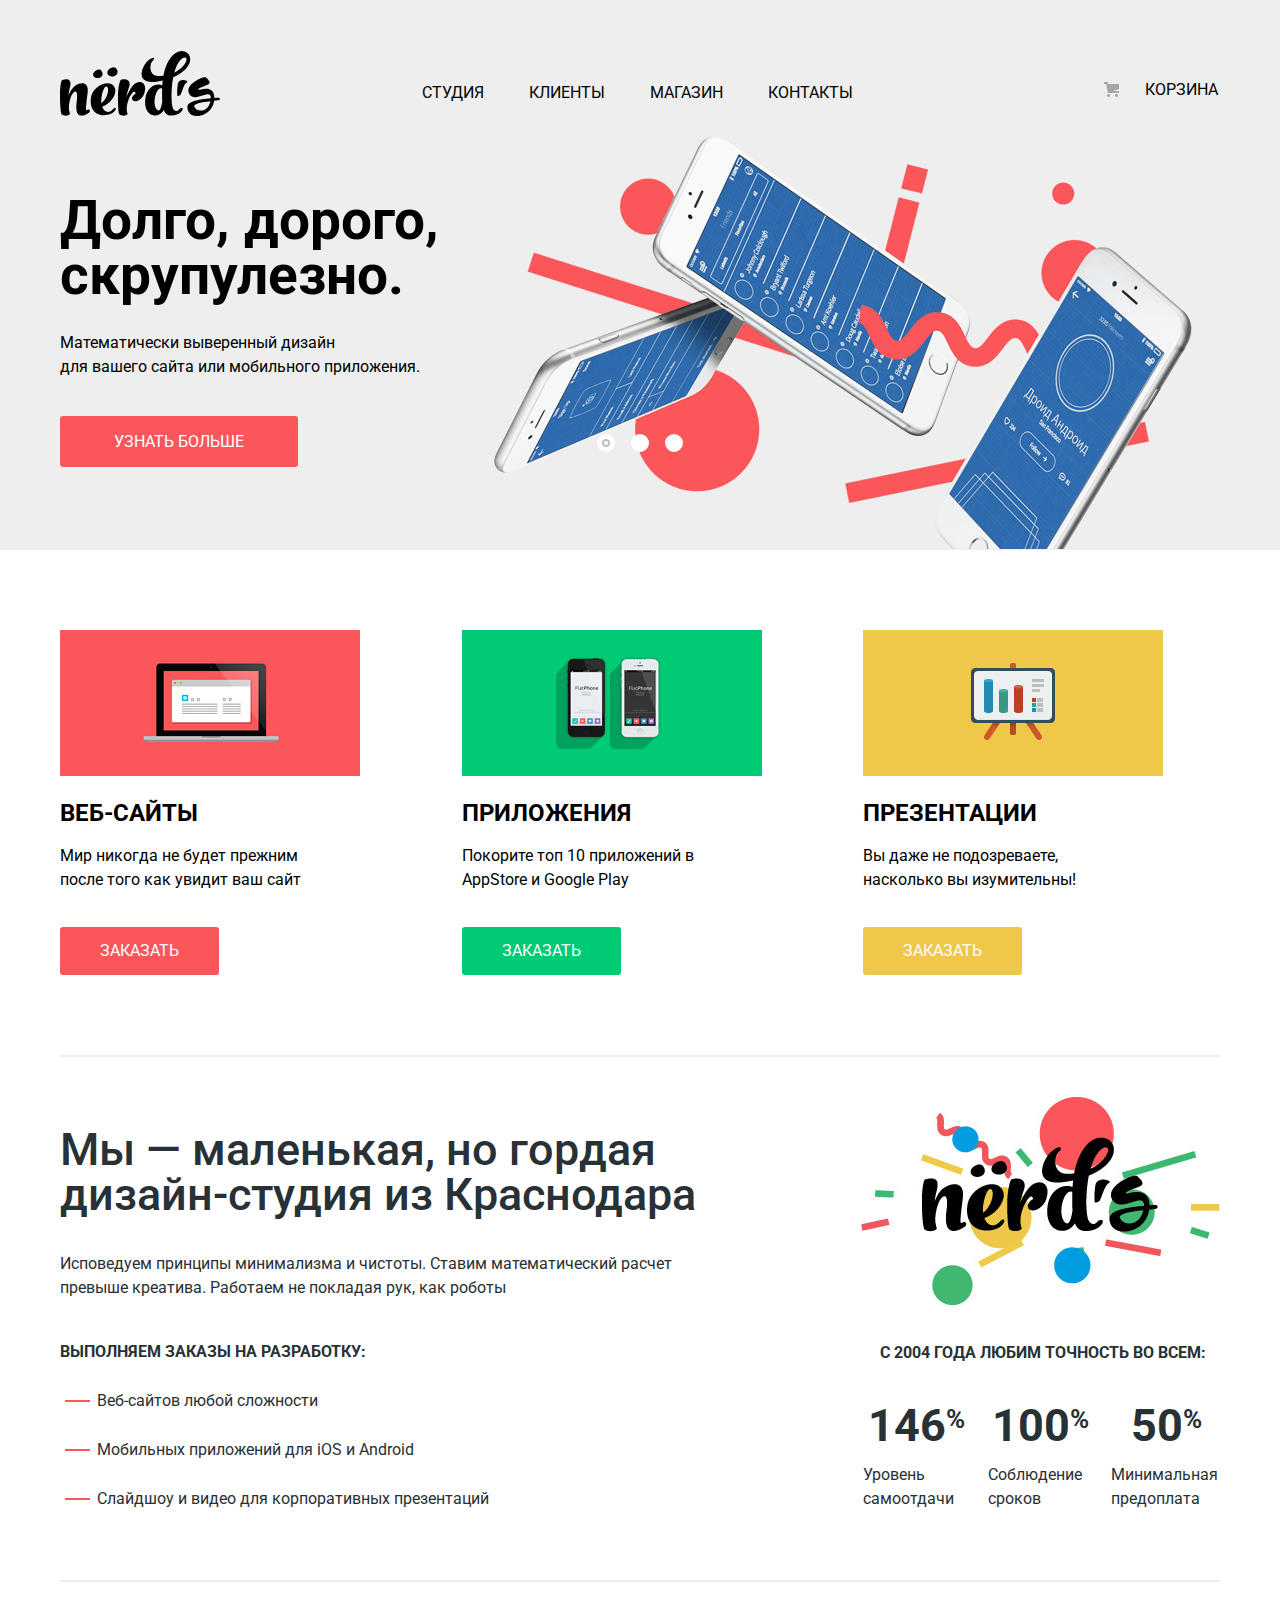
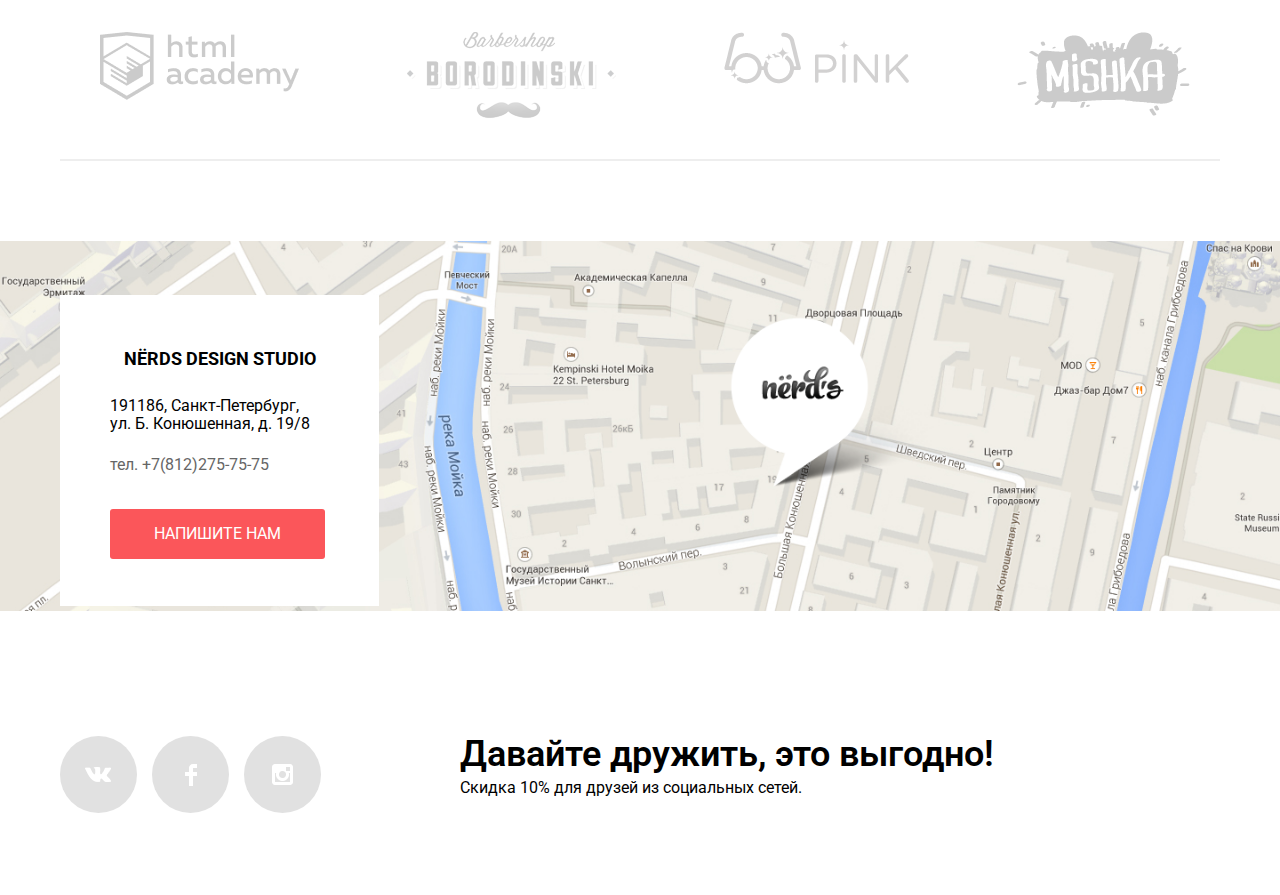
==== commit fb307a64: "Защита проекта 1" ====
--- a/index.html
+++ b/index.html
@@ -129,28 +129,26 @@
         </section>
       </div>
       <div class="container">
-        <section>
+        <section class="partner-section">
           <h2 class="visually-hidden">Партнеры</h2>
           <ul class="partners">
-            <li><a href="https://htmlacademy.ru/intensive/htmlcss" class="partner-link"><img src="img/Group-5.png" width="199" height="68" alt="htmlacademy"></a></li>
+            <li class="partner-link-border"><a href="https://htmlacademy.ru/intensive/htmlcss" class="partner-link"><img src="img/Group-5.png" width="199" height="68" alt="htmlacademy"></a></li>
             <li><a href="" class="partner-link"><img src="img/logo-2-2.png" width="209" height="90" alt="Barbershop baranovski"></a></li>
             <li><a href="" class="partner-link"><img src="img/logo-3-2.png" width="185" height="52" alt="Pink"></a></li>
             <li><a href="" class="partner-link"><img src="img/logo-4-2.png" width="173" height="84" alt="Mishka"></a></li>
           </ul>
         </section>
       </div>
-      <section>
-        <div class="map">
-          <div class="container">
-        <div class="contact">
-        <h2 class="visually-hidden">Как нас найти</h2>
-        <h3>NЁRDS DESIGN STUDIO</h3>
-          <p>191186, Санкт-Петербург,<br>
-          ул. Б. Конюшенная, д. 19/8 <br></p>
-          <p class="phone">тел. +7(812)275-75-75</p>
-          <a href="" class="Button button-contact">Напишите нам</a>
-         </div>
-         </div>
+      <section class="map">
+        <div class="container">
+          <div class="contact">
+          <h2 class="visually-hidden">Как нас найти</h2>
+          <h3>NЁRDS DESIGN STUDIO</h3>
+            <p>191186, Санкт-Петербург,<br>
+            ул. Б. Конюшенная, д. 19/8 <br></p>
+            <p class="phone">тел. +7(812)275-75-75</p>
+            <a href="" class="Button button-contact">Напишите нам</a>
+           </div>
          </div>
       </section>
     </main>
@@ -167,7 +165,6 @@
           <li><a href="" class="social-link item-insta" aria-label="Инстаграмм"></a></li>
         </ul>
       </section>
-
       </footer>
       </div>
     <div class="modal">
--- a/css/style.css
+++ b/css/style.css
@@ -444,6 +444,9 @@
   align-items: center;
 }
 /*partner*/
+.partner-section {
+  margin-bottom: 80px;
+}
 .partners {
   margin-top: 50px;
   display: flex;
@@ -454,6 +457,9 @@
   margin-bottom: 0;
   list-style: none;
 }
+.partner-link-border {
+  border-right: 2px 52px solid #eee;
+}
 .partner-link {
   margin-right: 30px;
   align-items: center;
@@ -468,12 +474,12 @@
 .partner-link:active {
   opacity: 0.2;
 }
-.partners li {
+/*.partners li {
   border-right: 2px 52px solid #eee;
-}
-.partners li:last-child {
+}*/
+/*.partners li:last-child {
   border-right: none;
-}
+}*/
 /* Button */
 .Button {
    display: inline-block;
@@ -537,7 +543,7 @@
 }
 .Button-catalog-show:focus,
 .Button-catalog-show:hover {
-  background-color: var(--basic-gray-extra);
+  background-color: #DFDFDF;
 }
 
 .Button-catalog-show:active {
@@ -560,26 +566,27 @@
   display: grid;
   grid-template-columns: 1440px min-content min-content;
   position: relative;
-  margin-top: 83px;
+  margin-top: 25px;
 }
 .map {
   position: relative;
   height: 416px;
   background-image: url("../img/map.png");
-  margin-top: 80px;
+  background-repeat: no-repeat;
+  background-size: 100%;
+  padding-top: 54px;
 }
 .contact {
-  position: absolute;
-  top: 54px;
-  left: 140px;
-  z-index: 10;
+  padding-bottom: 47px;
+  padding-right: 50px;
+  padding-left: 50px;
+  padding-top: 49px;
   width: 319px;
-  height: 308px;
   background: var(--basic-white);
   box-sizing: border-box;
 }
 .contact h3 {
-  margin-top: 49px;
+  margin: 0;
   font-weight: bold;
   font-size: 18px;
   line-height: 30px;
@@ -588,7 +595,6 @@
 }
 .contact p {
   font-style: normal;
-  margin-left: 50px;
   margin-top: 23px;
   font-size: 16px;
   line-height: 18px;
@@ -601,11 +607,8 @@
   color: #666;
 }
 .button-contact {
-  position: absolute;
-  left: 50px;
-  top: 187px;
   padding: 16px 44px;
-  margin-top: 25px;
+  margin-top: 35px;
   font-size: 16px;
   text-transform: uppercase;
   background-color: var(--special-pink);
@@ -871,7 +874,6 @@
   margin-top: 45px;
 }
 
-
 /*sort*/
 .catalog {
   margin-left: 140px;
@@ -884,7 +886,6 @@
   font-size: 14px;
   line-height: 18px;
   text-transform: uppercase;
-  padding-bottom: 60px;
 }
 .sort-title {
   font-size: 18px;
@@ -965,7 +966,7 @@
 }
 .catalog-item {
   margin-right: 40px;
-  margin-bottom: 60px;
+  margin-top: 60px;
   position: relative;
 }
 .catalog-item::before {
@@ -1037,6 +1038,7 @@
   text-decoration: none;
   list-style: none;
   text-transform: uppercase;
+  cursor: pointer;
 }
 .catalog-title-icon:hover,
 .catalog-title-icon:focus {
@@ -1076,12 +1078,12 @@
 .pagination-list {
  display: block;
  padding-left: 0;
+ margin-top: 50px;
+ margin-bottom: 60px;
 }
 .pagination-item {
   display: inline-block;
-  box-sizing: border-box;
   vertical-align: top;
-  height: 50px;
   text-decoration: none;
   color: #2e2e2e;
   font-size: 16px;
@@ -1092,12 +1094,13 @@
 }
 .pagination-item:last-child {
   margin-right: 0;
+  padding-right: 65px;
+  padding-left: 65px;
 }
 
 .pagination-item a {
   display: block;
-  padding: 17px 20px;
-  border: 2px solid var(--basic-white);
+  padding: 13px 19px;
   color: var(--basic-black);
   background-color: var(--basic-gray);
   border-radius: 3px;
@@ -1105,17 +1108,18 @@
 }
 .pagination-item a:hover,
 .pagination-item a:focus{
-  background-color: var(--basic-gray-extra);
+  background-color: #DFDFDF;
 }
 .pagination-item a:active {
   background-color: #D5D5D5;
 }
 .pagination-item .page-active {
-  padding: 17px 20px;
+  padding: 13px 19px;
   border: 2px solid #f1f1f1;
   background-color: #fff;
   cursor: default;
 }
+
 /* Modal */
 .modal {
   position: fixed;
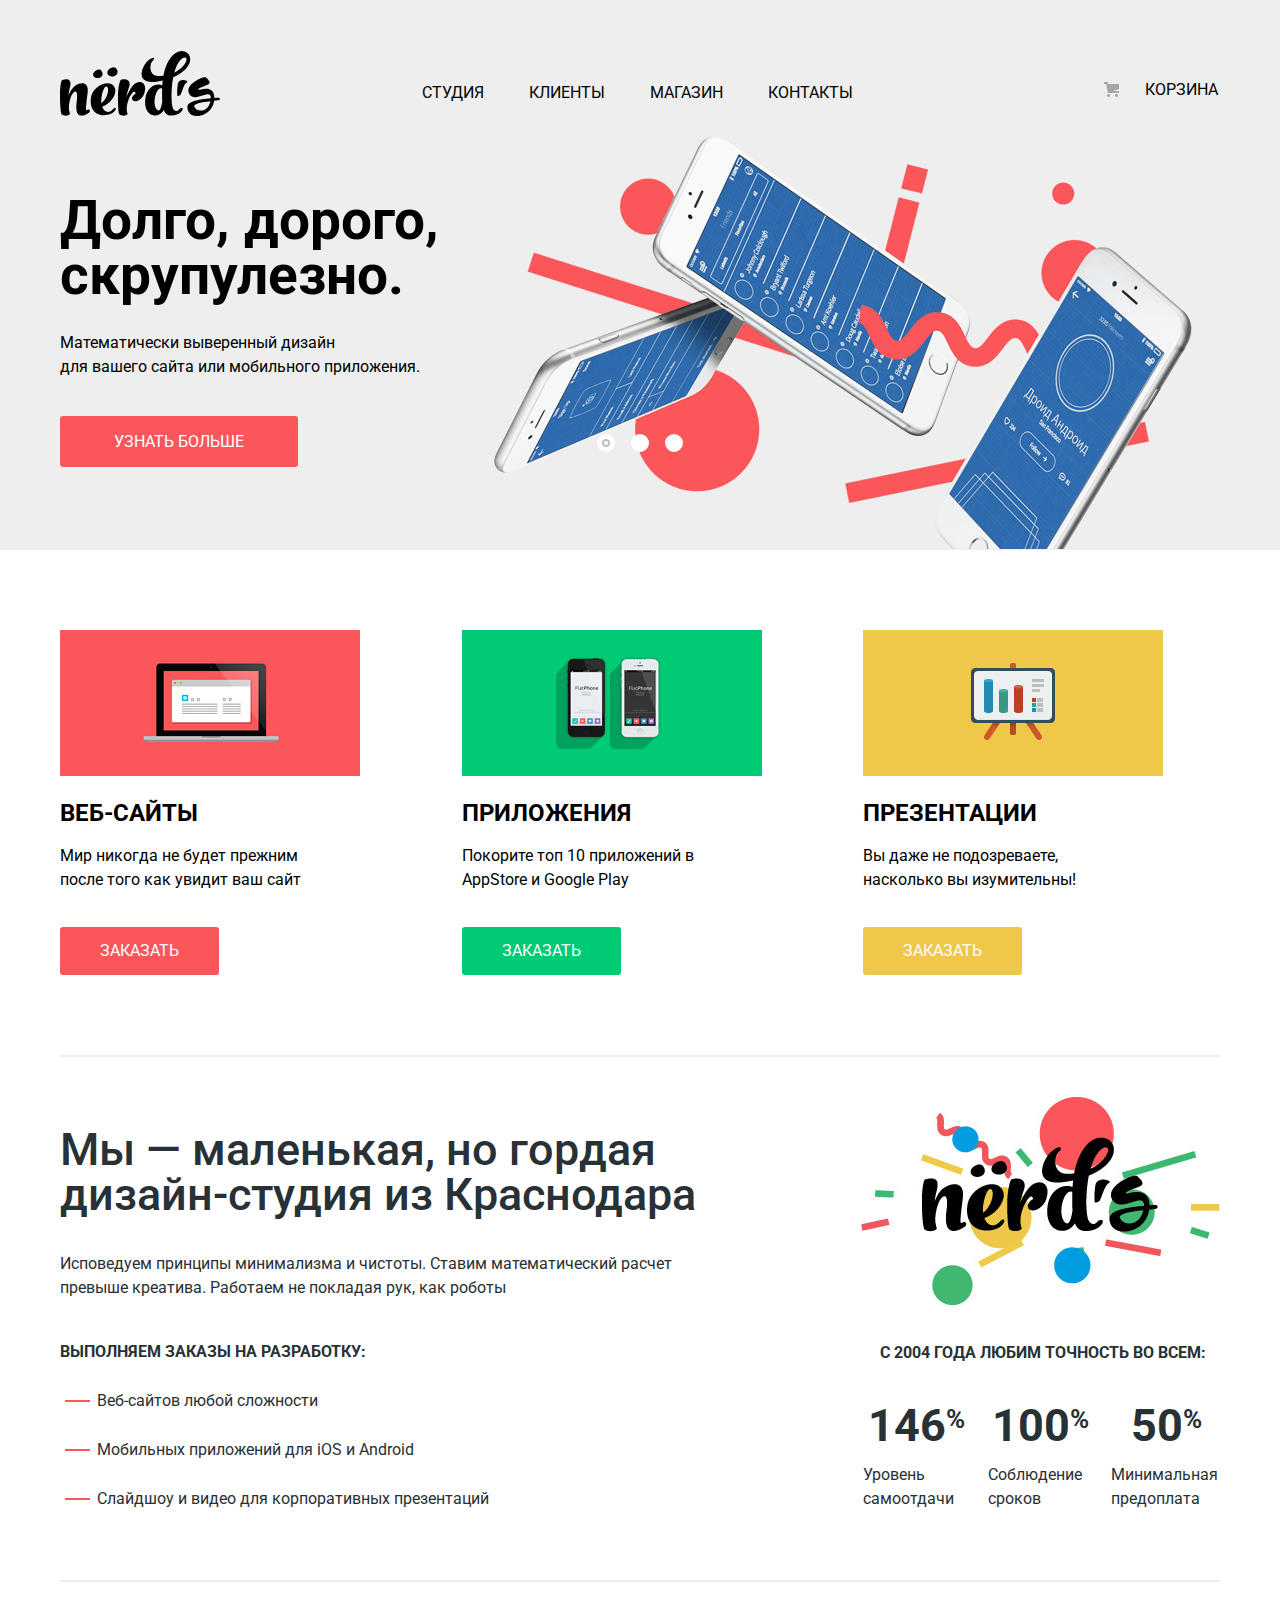
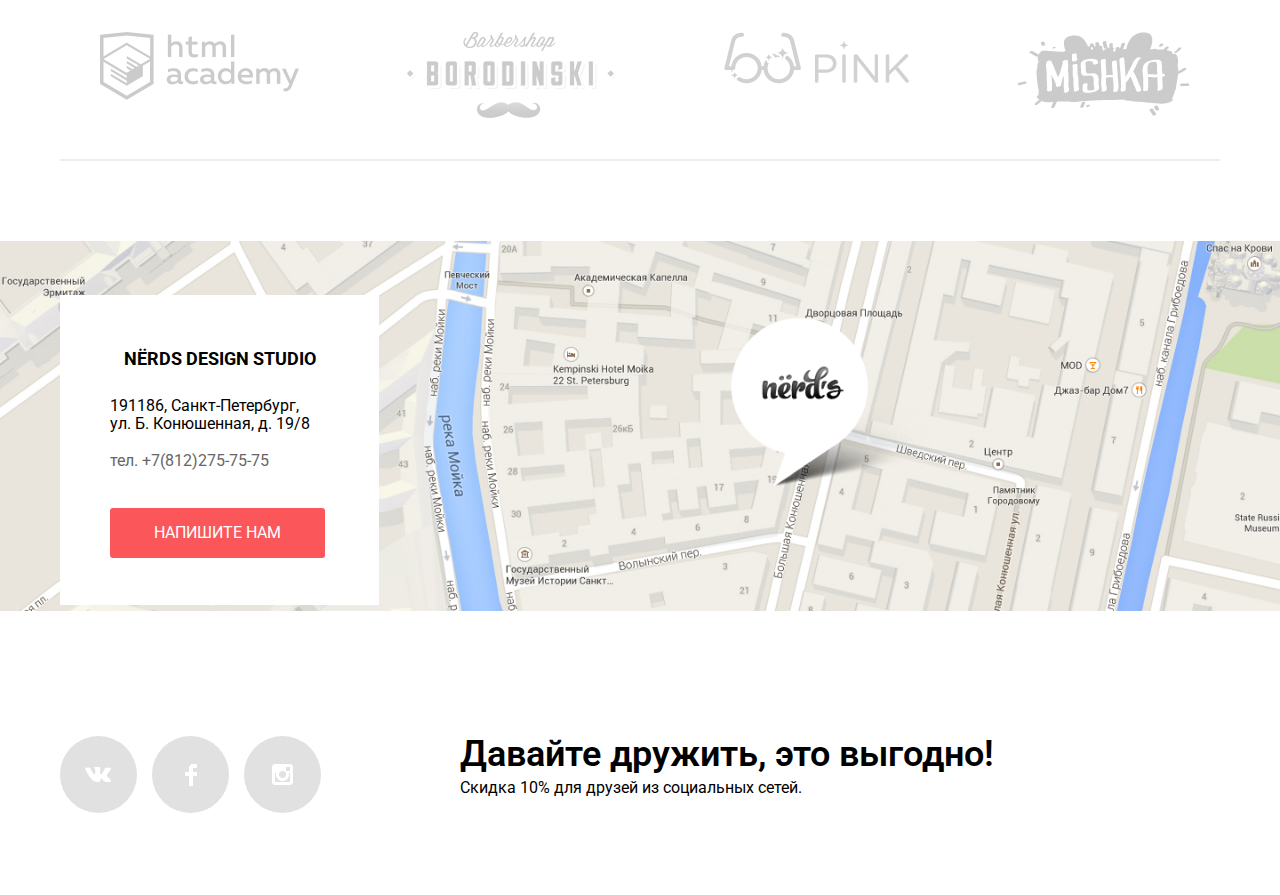
==== commit 7cc4ceae: "Защита 1.1" ====
--- a/index.html
+++ b/index.html
@@ -146,7 +146,7 @@
           <h3>NЁRDS DESIGN STUDIO</h3>
             <p>191186, Санкт-Петербург,<br>
             ул. Б. Конюшенная, д. 19/8 <br></p>
-            <p class="phone">тел. +7(812)275-75-75</p>
+            <tel class="phone">тел. +7(812)275-75-75</tel>
             <a href="" class="Button button-contact">Напишите нам</a>
            </div>
          </div>
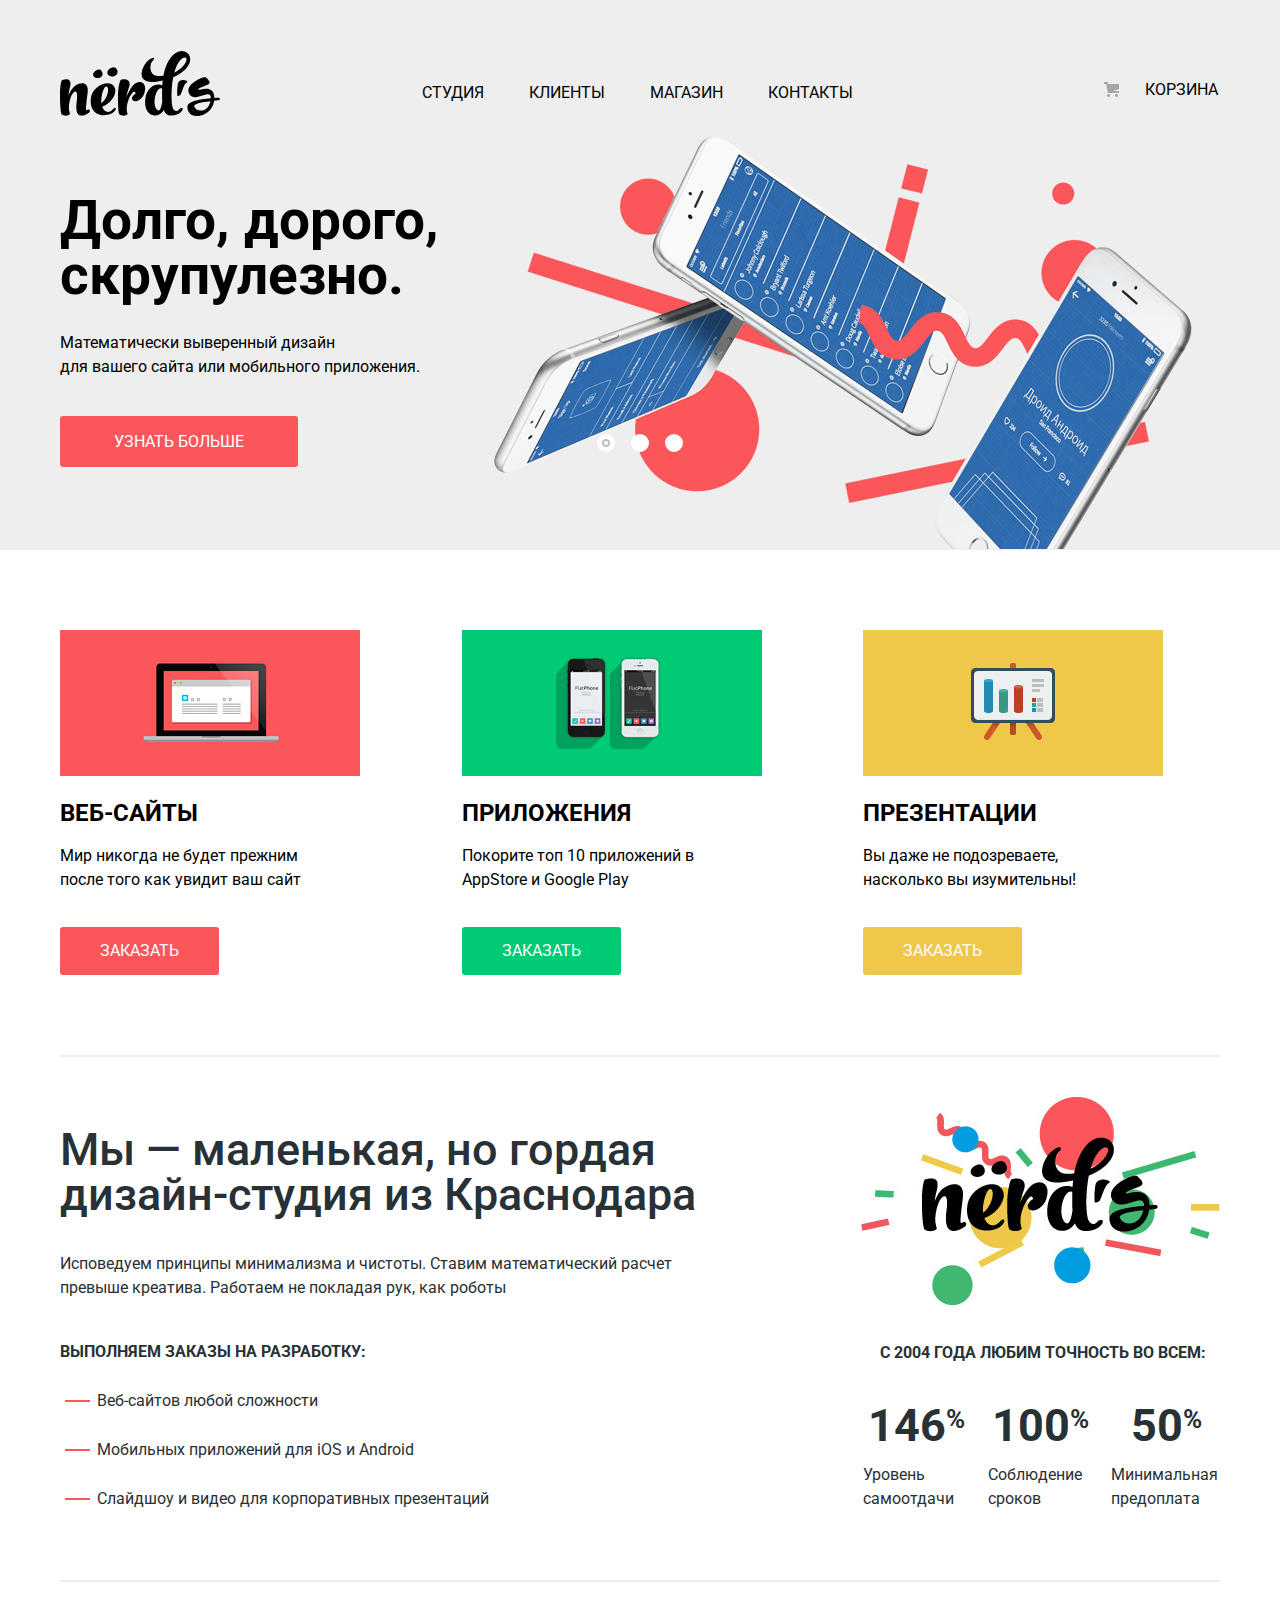
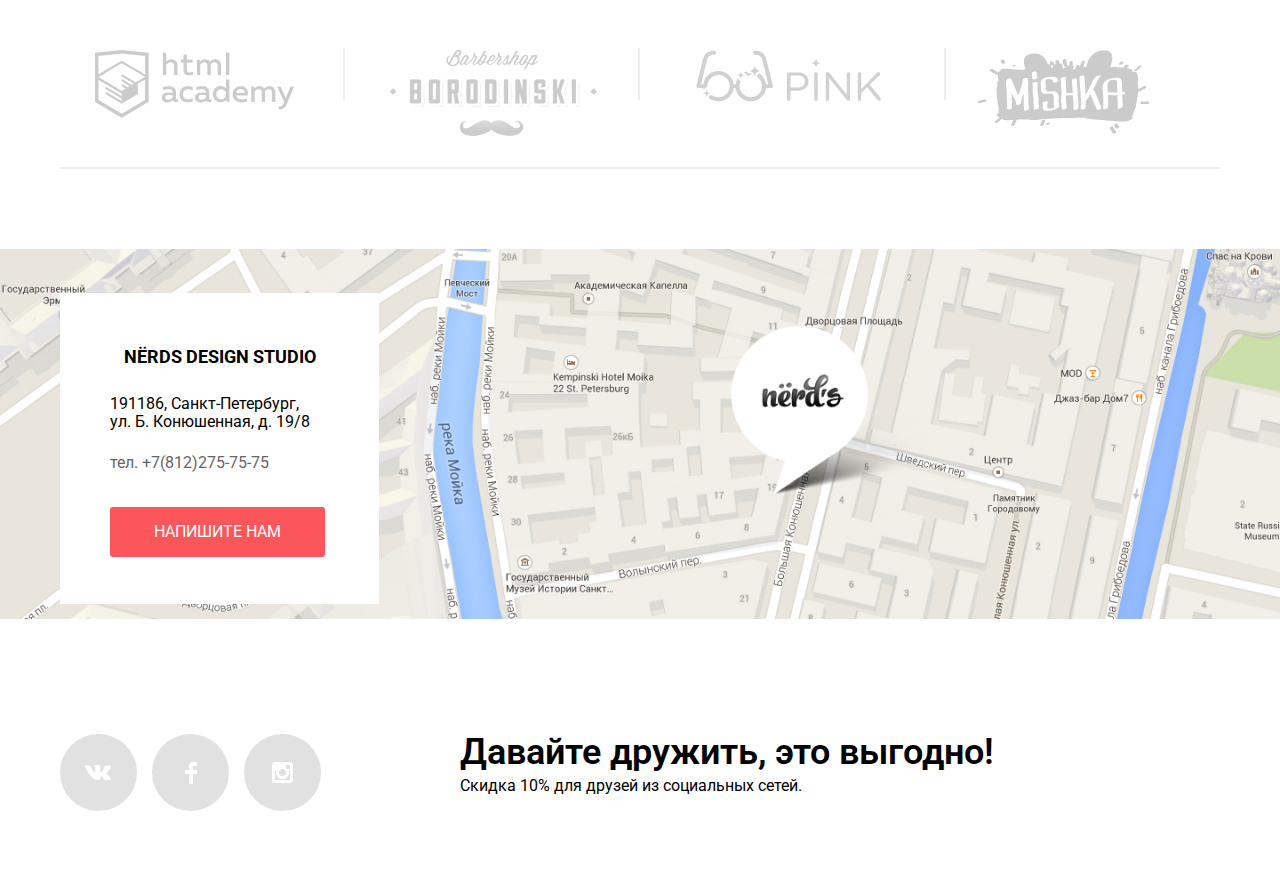
==== commit e0cb922e: "защита 1.3" ====
--- a/index.html
+++ b/index.html
@@ -132,10 +132,10 @@
         <section class="partner-section">
           <h2 class="visually-hidden">Партнеры</h2>
           <ul class="partners">
-            <li class="partner-link-border"><a href="https://htmlacademy.ru/intensive/htmlcss" class="partner-link"><img src="img/Group-5.png" width="199" height="68" alt="htmlacademy"></a></li>
-            <li><a href="" class="partner-link"><img src="img/logo-2-2.png" width="209" height="90" alt="Barbershop baranovski"></a></li>
-            <li><a href="" class="partner-link"><img src="img/logo-3-2.png" width="185" height="52" alt="Pink"></a></li>
-            <li><a href="" class="partner-link"><img src="img/logo-4-2.png" width="173" height="84" alt="Mishka"></a></li>
+            <li class="partners-boreder"><a href="https://htmlacademy.ru/intensive/htmlcss" class="partner-link"><img src="img/Group-5.png" width="199" height="68" alt="htmlacademy"></a></li>
+            <li class="partners-boreder"><a href="" class="partner-link"><img src="img/logo-2-2.png" width="209" height="90" alt="Barbershop baranovski"></a></li>
+            <li class="partners-boreder"><a href="" class="partner-link"><img src="img/logo-3-2.png" width="185" height="52" alt="Pink"></a></li>
+            <li class="partners-border-none"><a href="" class="partner-link"><img src="img/logo-4-2.png" width="173" height="84" alt="Mishka"></a></li>
           </ul>
         </section>
       </div>
@@ -146,7 +146,7 @@
           <h3>NЁRDS DESIGN STUDIO</h3>
             <p>191186, Санкт-Петербург,<br>
             ул. Б. Конюшенная, д. 19/8 <br></p>
-            <tel class="phone">тел. +7(812)275-75-75</tel>
+            <p class="phone">тел. +7(812)275-75-75</p>
             <a href="" class="Button button-contact">Напишите нам</a>
            </div>
          </div>
--- a/css/style.css
+++ b/css/style.css
@@ -4,6 +4,7 @@
   --basic-gray: #EEEEEE;
   --basic-gray-light:#E1E1E1;
   --basic-white: #FFFFFF;
+  --basic-gray-extra:#DFDFDF;
   --basic-gray-saturated:#C1C1C1;
 
   --special-pink: #FB565A;
@@ -448,20 +449,19 @@
   margin-bottom: 80px;
 }
 .partners {
-  margin-top: 50px;
   display: flex;
   justify-content: space-between;
   column-gap: 20px;
   border-bottom: 2px solid #eee;
-  padding-bottom: 30px;
+  padding-bottom: 20px;
+  padding-left: 35px;
   margin-bottom: 0;
   list-style: none;
 }
-.partner-link-border {
-  border-right: 2px 52px solid #eee;
-}
+
 .partner-link {
-  margin-right: 30px;
+  width: 280px;
+  margin-right: 70px;
   align-items: center;
   text-decoration: none;
   opacity: 0.2;
@@ -474,12 +474,25 @@
 .partner-link:active {
   opacity: 0.2;
 }
-/*.partners li {
-  border-right: 2px 52px solid #eee;
-}*/
-/*.partners li:last-child {
-  border-right: none;
-}*/
+.partners-boreder::before {
+  position: relative;
+  top: 50px;
+  left: 248px;
+  display: block;
+  content: "";
+  width: 2px;
+  height: 52px;
+  background: var(--basic-gray);
+}
+.partners-border-none:before  {
+  position: relative;
+  top: 60px;
+  left: 240px;
+  display: block;
+  content: "";
+  width: 2px;
+  height: 52px;
+}
 /* Button */
 .Button {
    display: inline-block;
@@ -574,7 +587,7 @@
   background-image: url("../img/map.png");
   background-repeat: no-repeat;
   background-size: 100%;
-  padding-top: 54px;
+  padding-top: 44px;
 }
 .contact {
   padding-bottom: 47px;
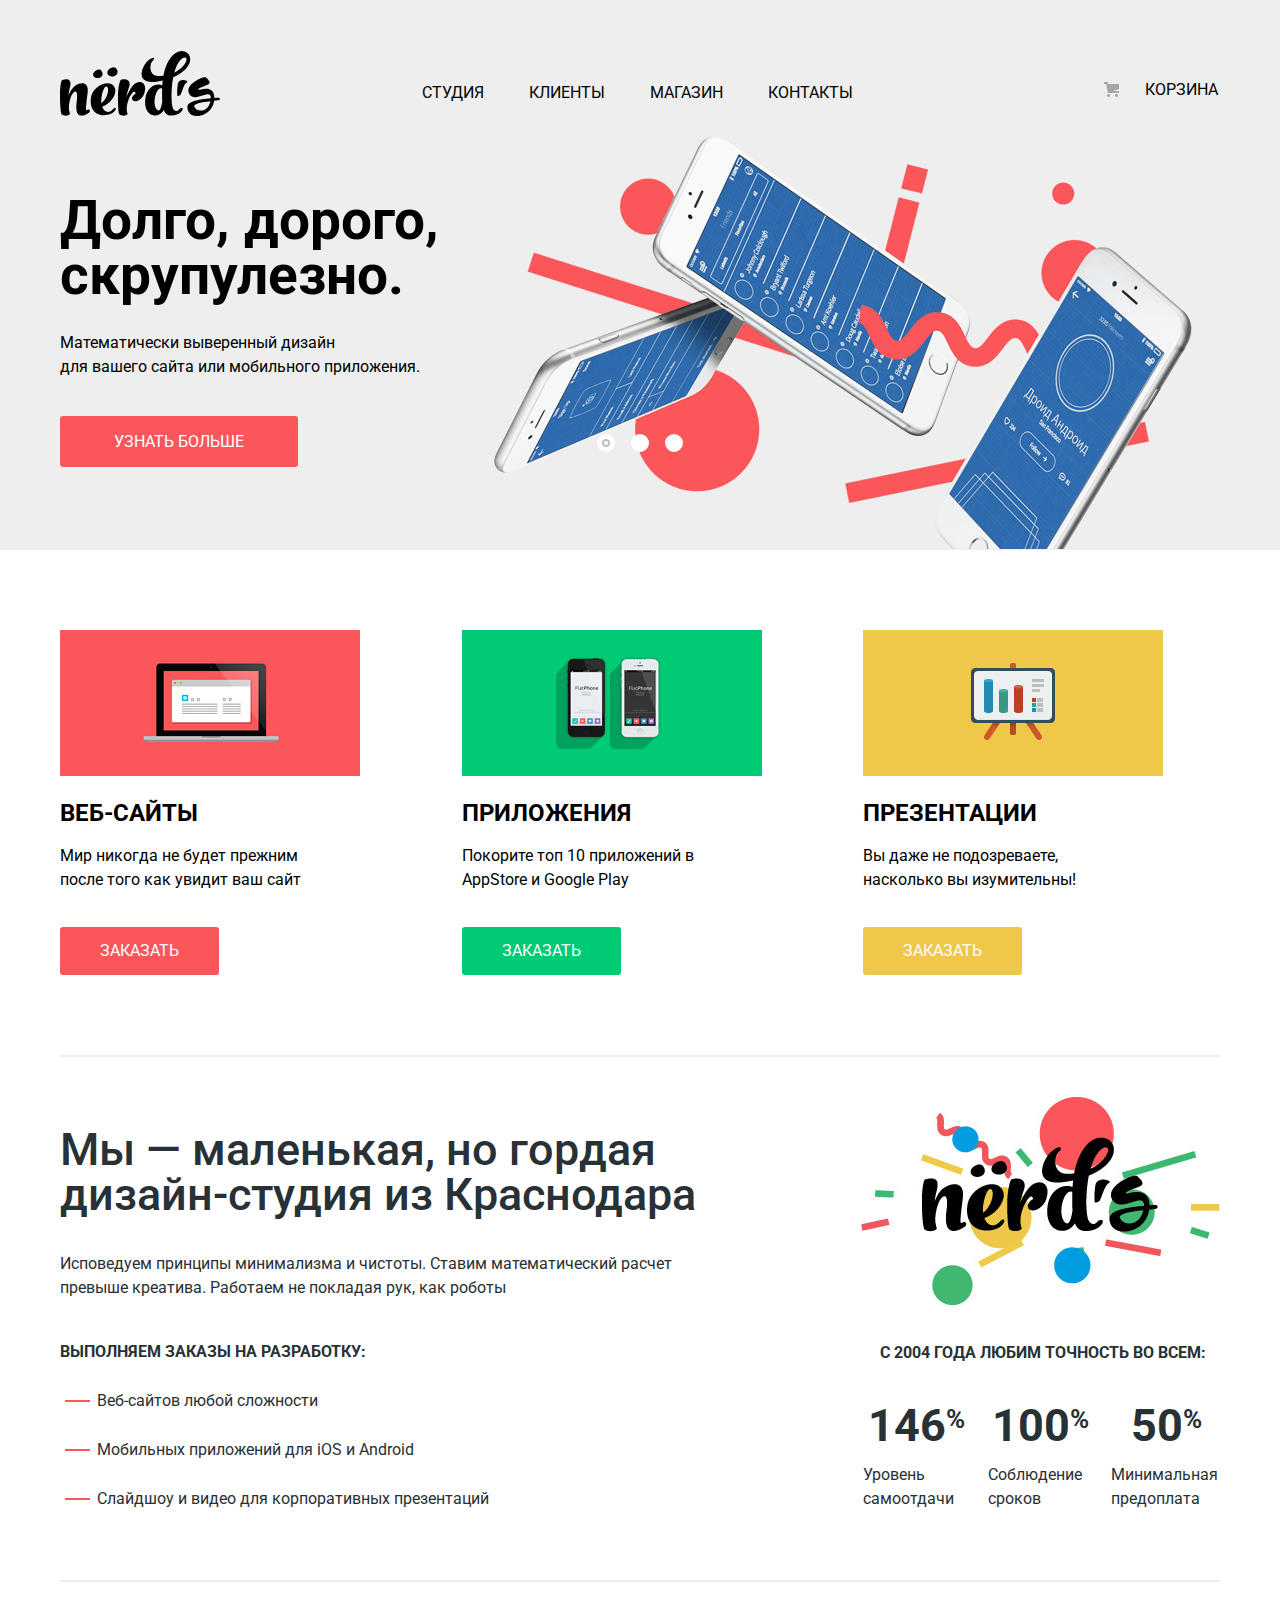
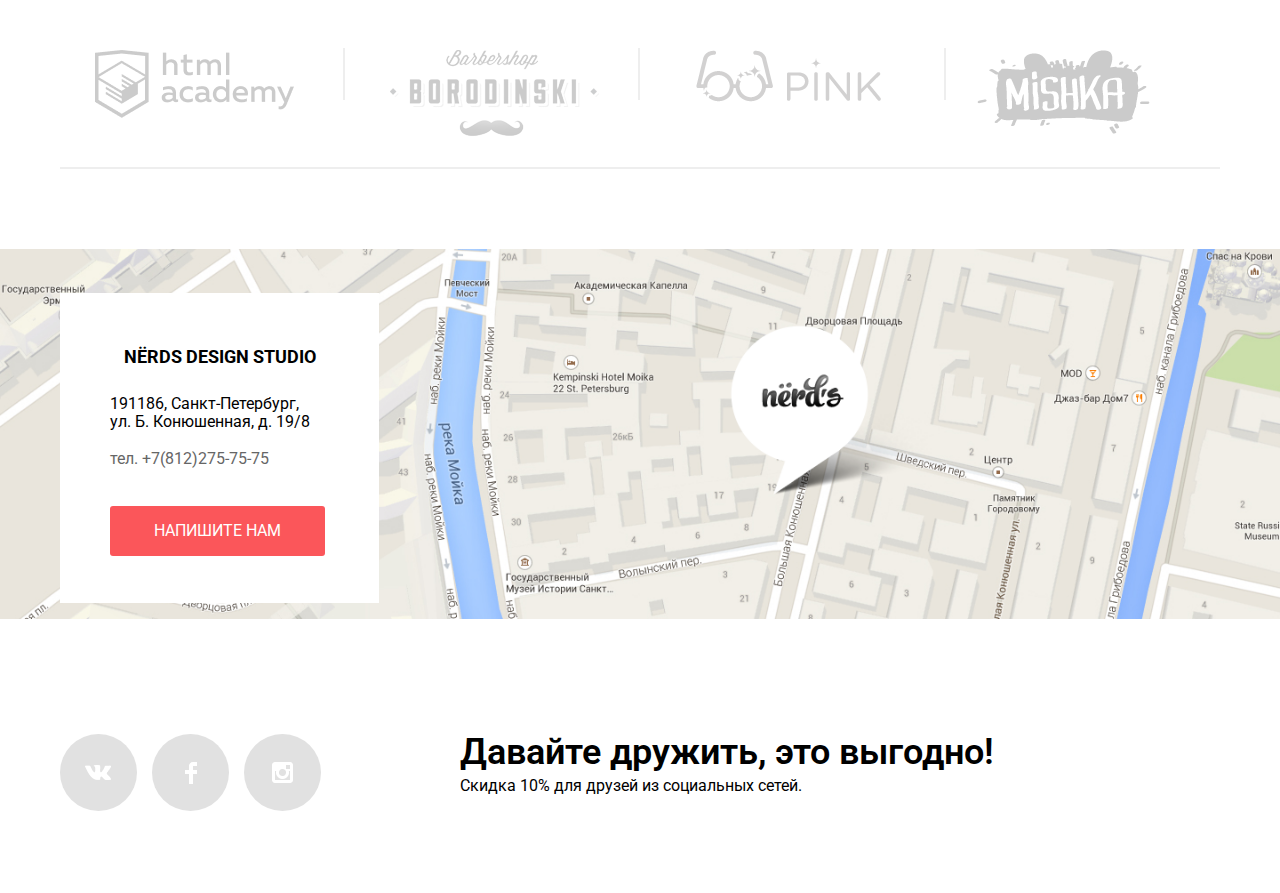
==== commit 7e8148e1: "защита 2" ====
--- a/index.html
+++ b/index.html
@@ -146,7 +146,7 @@
           <h3>NЁRDS DESIGN STUDIO</h3>
             <p>191186, Санкт-Петербург,<br>
             ул. Б. Конюшенная, д. 19/8 <br></p>
-            <p class="phone">тел. +7(812)275-75-75</p>
+            <a class="phone" href="tel:+78122757575">тел. +7(812)275-75-75</a>
             <a href="" class="Button button-contact">Напишите нам</a>
            </div>
          </div>
--- a/css/style.css
+++ b/css/style.css
@@ -945,7 +945,6 @@
 }
 
 .sort-toggle {
-  padding-bottom: 10px;
   display: inline-block;
   cursor: pointer;
 }
@@ -1024,7 +1023,6 @@
 }
 .catalog-hover {
   position: absolute;
-  height: 235px;
   width: 100%;
   background-color: #eee;
   box-sizing: border-box;
@@ -1035,9 +1033,10 @@
 }
 
 .catalog-hover-wrp{
+  min-height: min-content;
   display: block;
   margin: 0 auto;
-  padding-top: 28px;
+  padding-top: 80px;
   padding-bottom: 18px;
   text-align: center;
   width: 215px;
@@ -1179,13 +1178,12 @@
   display: inline-block;
   width: 360px;
 }
+
 .modal-text-comment {
   position: relative;
   margin-top: 30px;
 }
-.modal-input-mail {
-
-}
+
 .modal-error {
   animation: shake .6s;
 }
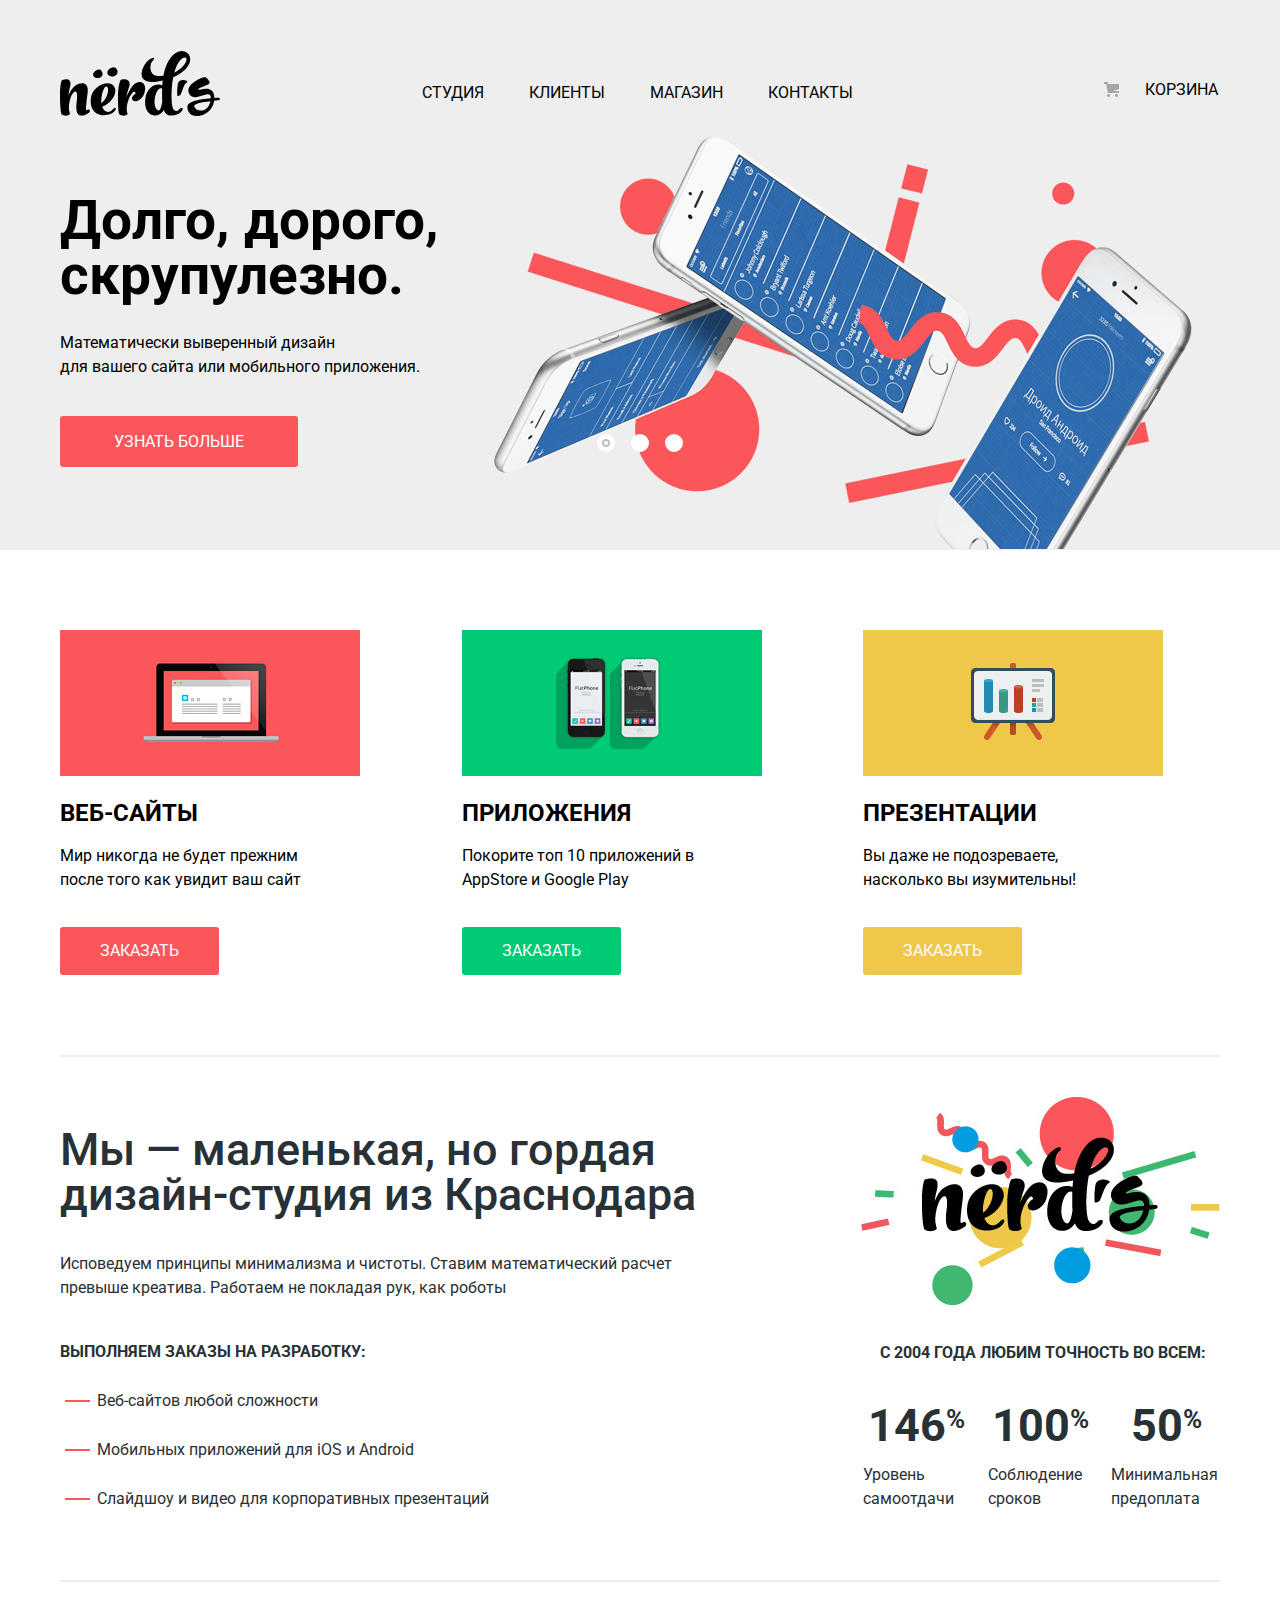
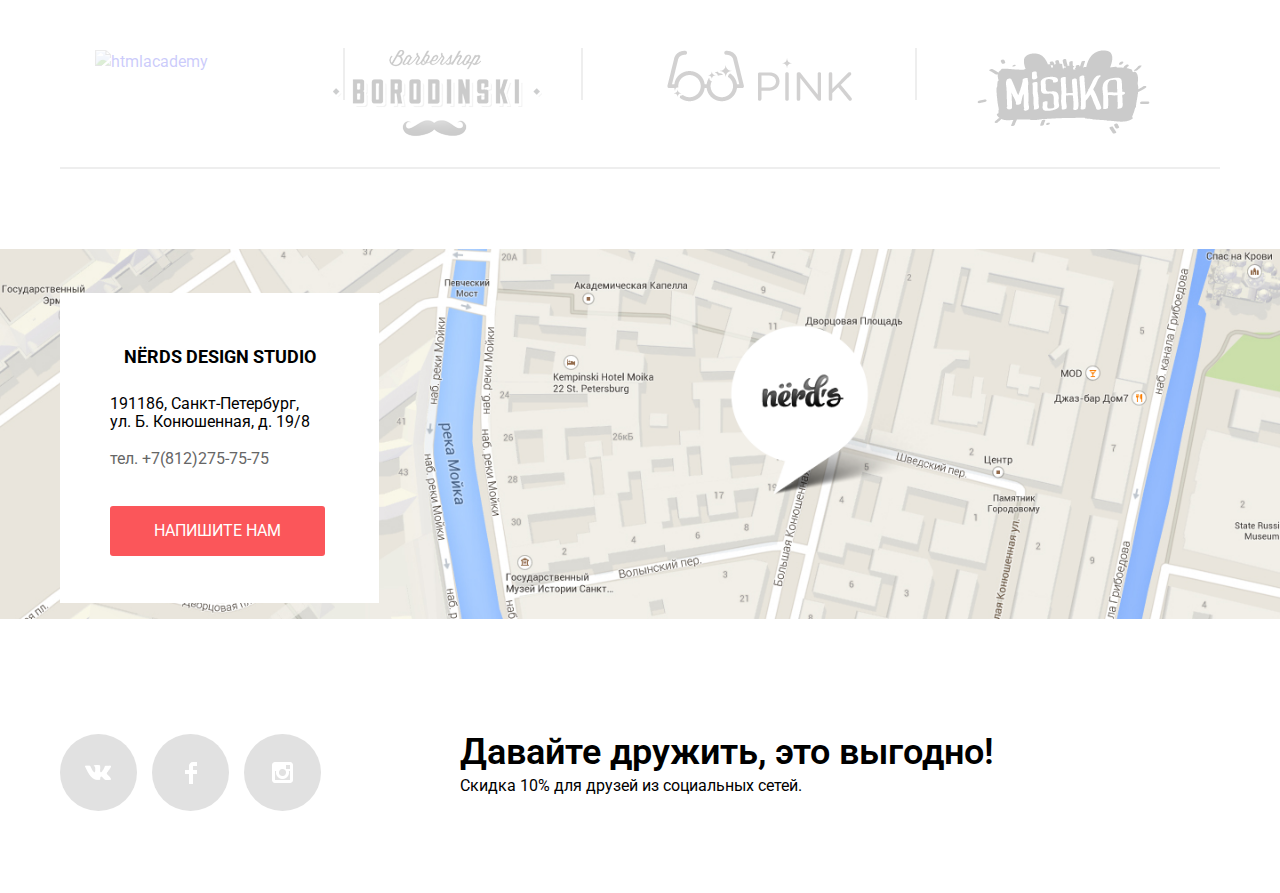
==== commit ed5d2031: "защита 2.3" ====
--- a/index.html
+++ b/index.html
@@ -132,7 +132,7 @@
         <section class="partner-section">
           <h2 class="visually-hidden">Партнеры</h2>
           <ul class="partners">
-            <li class="partners-boreder"><a href="https://htmlacademy.ru/intensive/htmlcss" class="partner-link"><img src="img/Group-5.png" width="199" height="68" alt="htmlacademy"></a></li>
+            <li class="partners-boreder"><a href="https://htmlacademy.ru/intensive/htmlcss" class="partner-link"><img src="img/group-5.png" width="199" height="68" alt="htmlacademy"></a></li>
             <li class="partners-boreder"><a href="" class="partner-link"><img src="img/logo-2-2.png" width="209" height="90" alt="Barbershop baranovski"></a></li>
             <li class="partners-boreder"><a href="" class="partner-link"><img src="img/logo-3-2.png" width="185" height="52" alt="Pink"></a></li>
             <li class="partners-border-none"><a href="" class="partner-link"><img src="img/logo-4-2.png" width="173" height="84" alt="Mishka"></a></li>
--- a/css/style.css
+++ b/css/style.css
@@ -205,9 +205,7 @@
 .slide-current {
   display: flex;
 }
-/*.slider-controls .current {
-  background-color: #ffffff;
-}*/
+
 .slider input[type=radio] {
   display: none;
 }
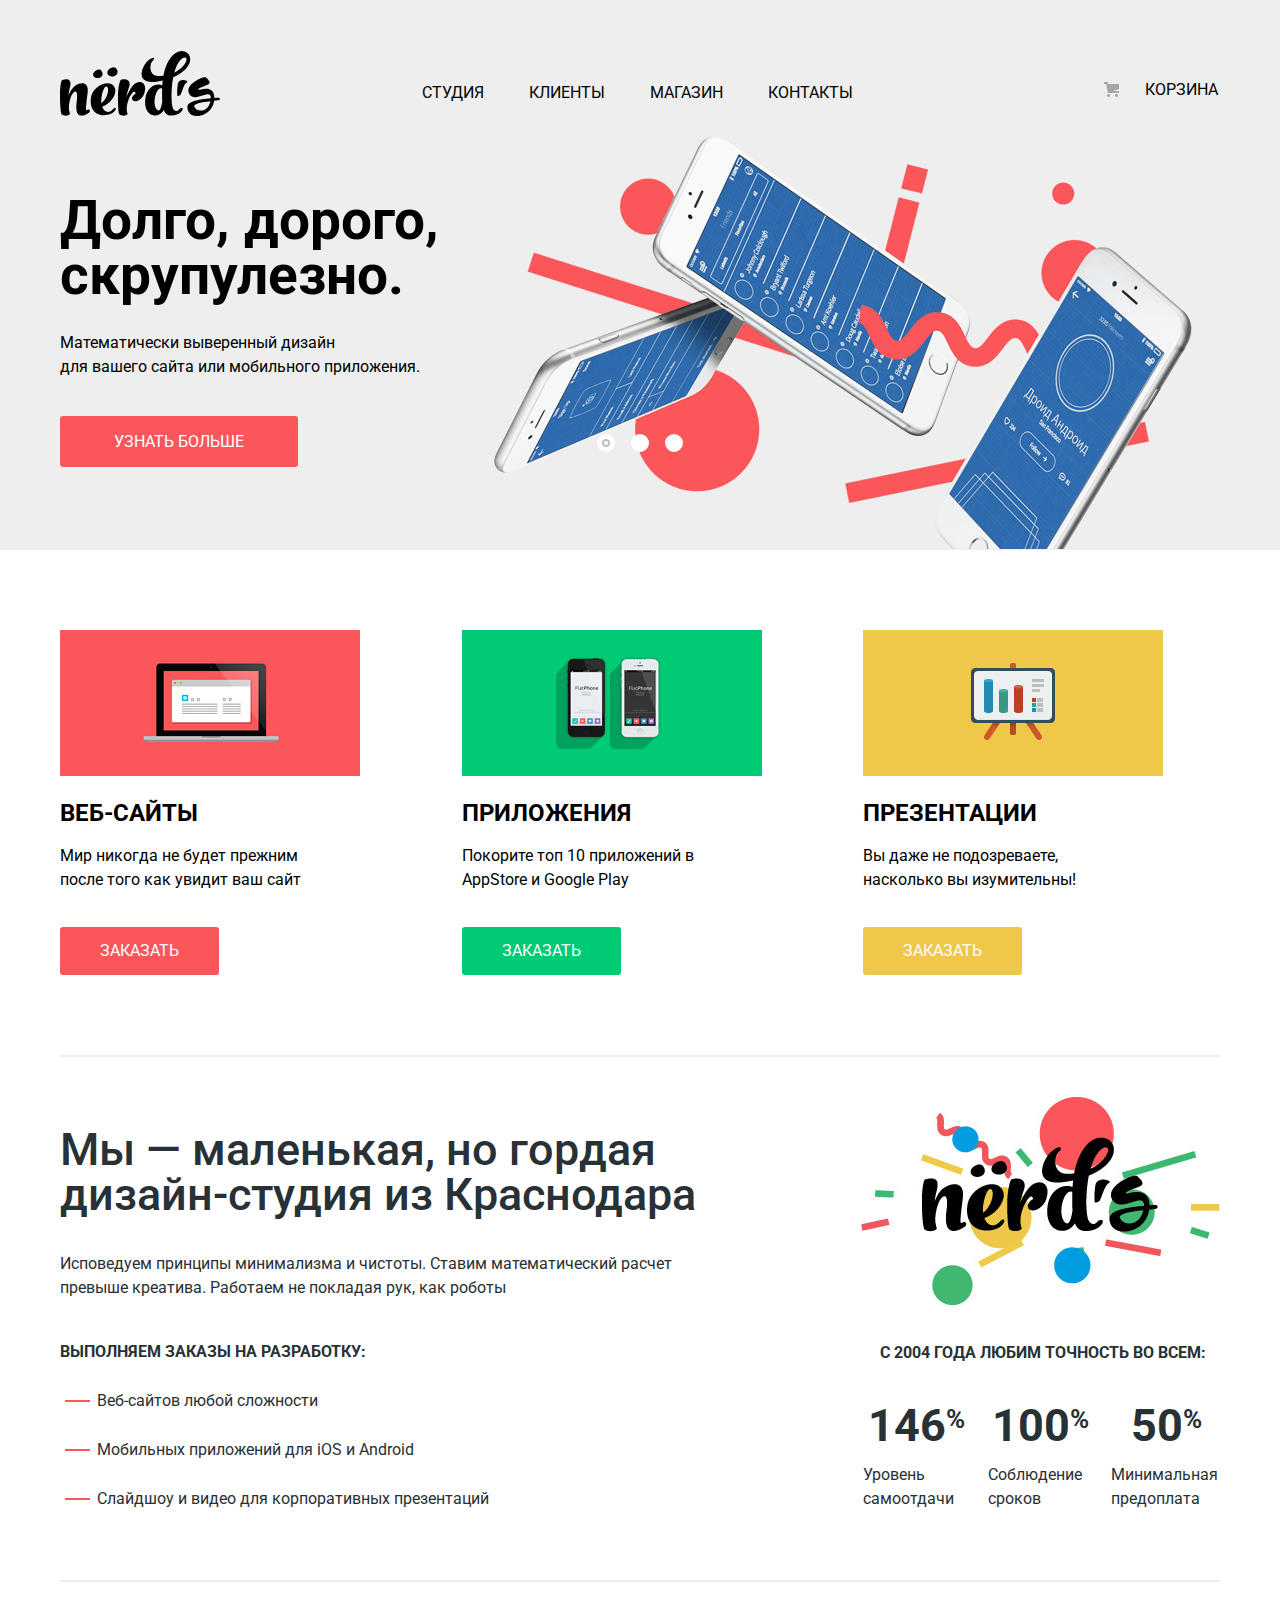
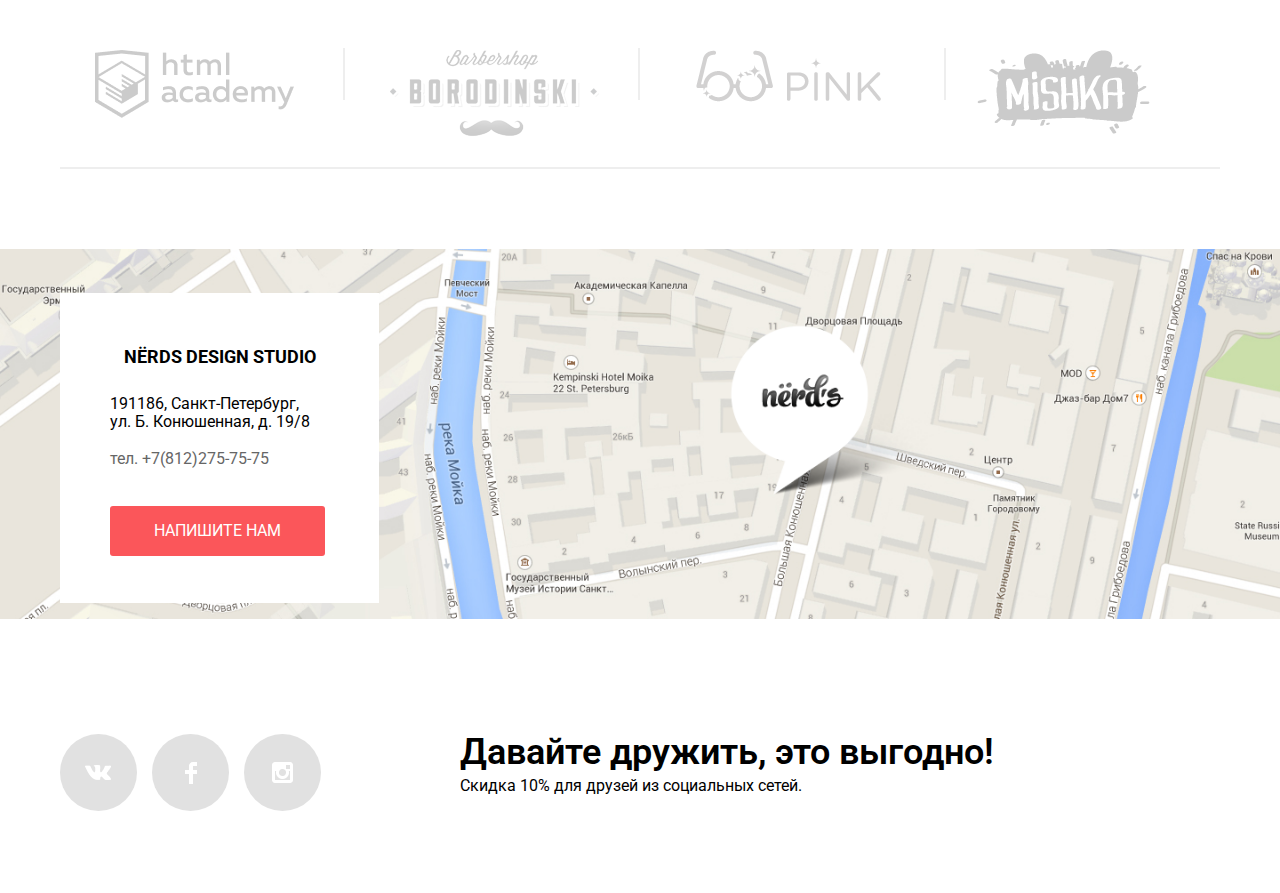
==== commit aa2fb72d: "защита 2.4" ====
--- a/index.html
+++ b/index.html
@@ -132,7 +132,7 @@
         <section class="partner-section">
           <h2 class="visually-hidden">Партнеры</h2>
           <ul class="partners">
-            <li class="partners-boreder"><a href="https://htmlacademy.ru/intensive/htmlcss" class="partner-link"><img src="img/group-5.png" width="199" height="68" alt="htmlacademy"></a></li>
+            <li class="partners-boreder"><a href="https://htmlacademy.ru/intensive/htmlcss" class="partner-link"><img src="img/logo-html.png" width="199" height="68" alt="htmlacademy"></a></li>
             <li class="partners-boreder"><a href="" class="partner-link"><img src="img/logo-2-2.png" width="209" height="90" alt="Barbershop baranovski"></a></li>
             <li class="partners-boreder"><a href="" class="partner-link"><img src="img/logo-3-2.png" width="185" height="52" alt="Pink"></a></li>
             <li class="partners-border-none"><a href="" class="partner-link"><img src="img/logo-4-2.png" width="173" height="84" alt="Mishka"></a></li>
